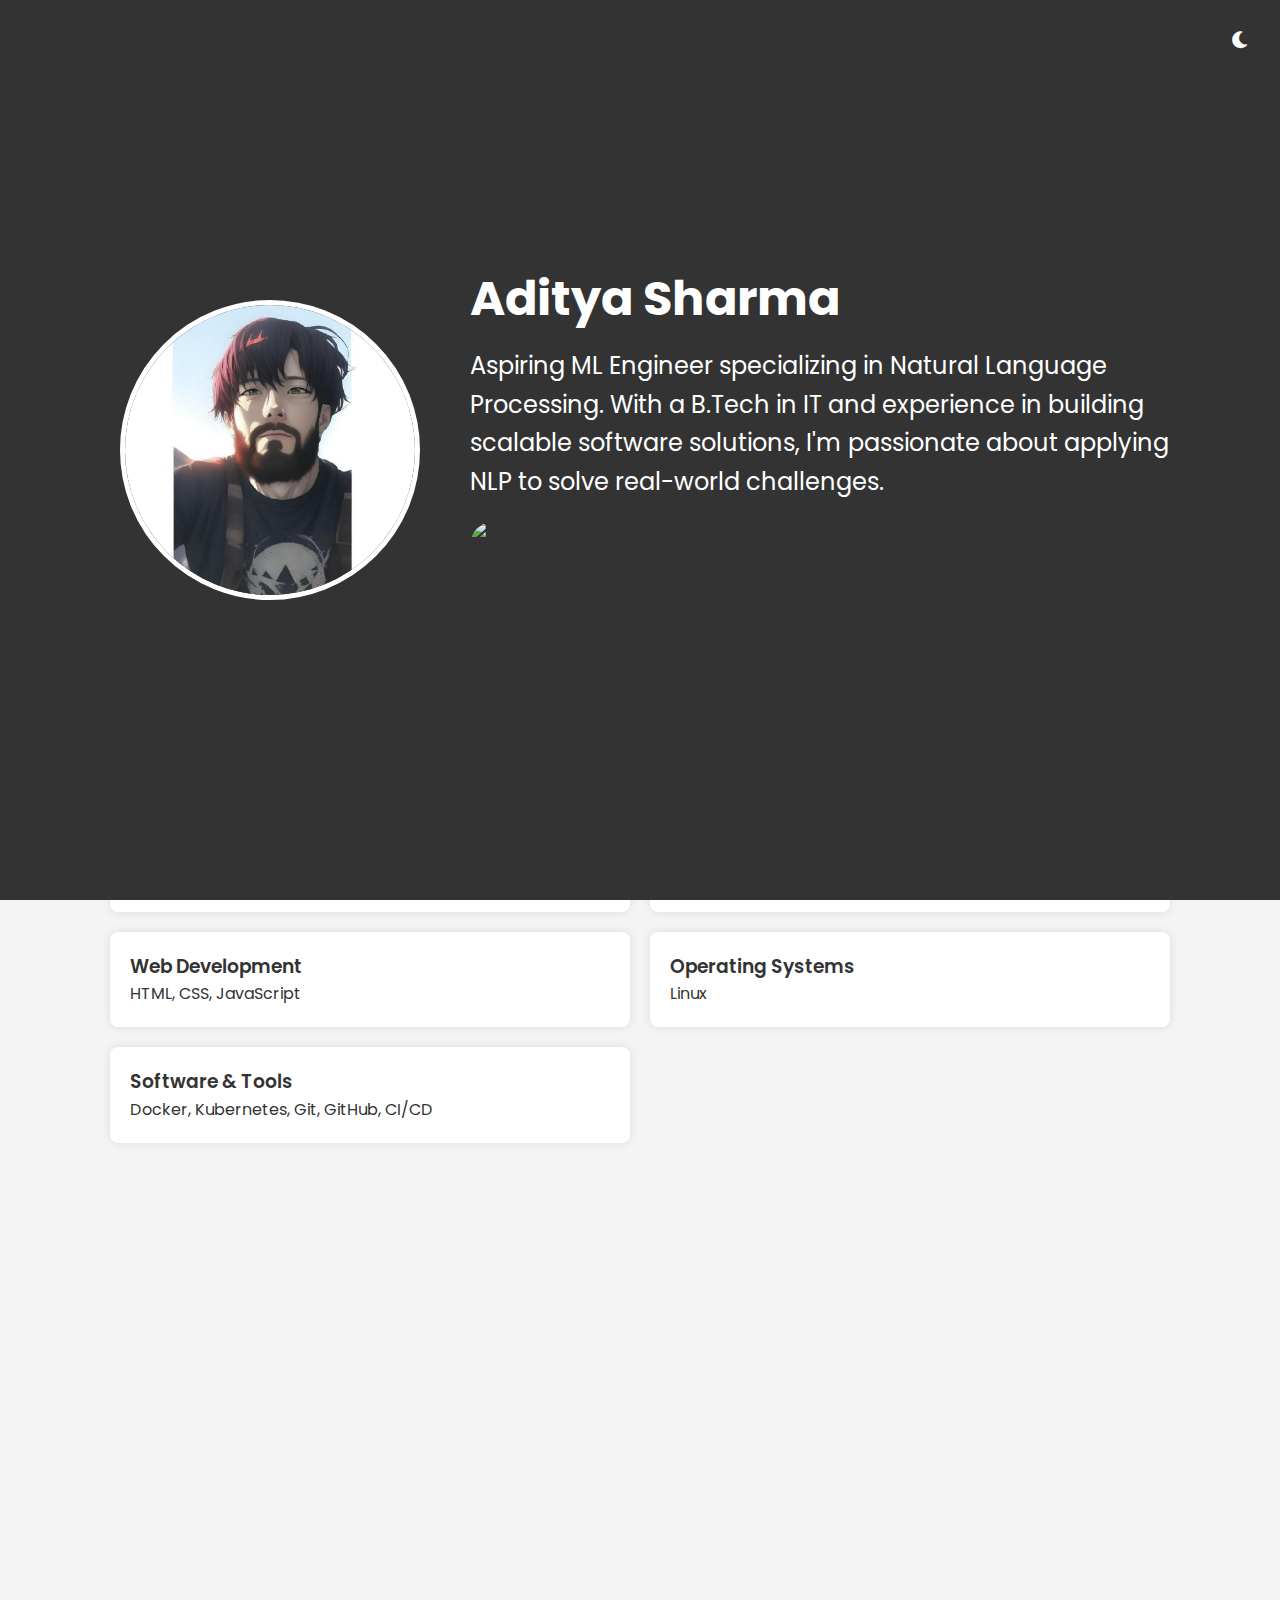
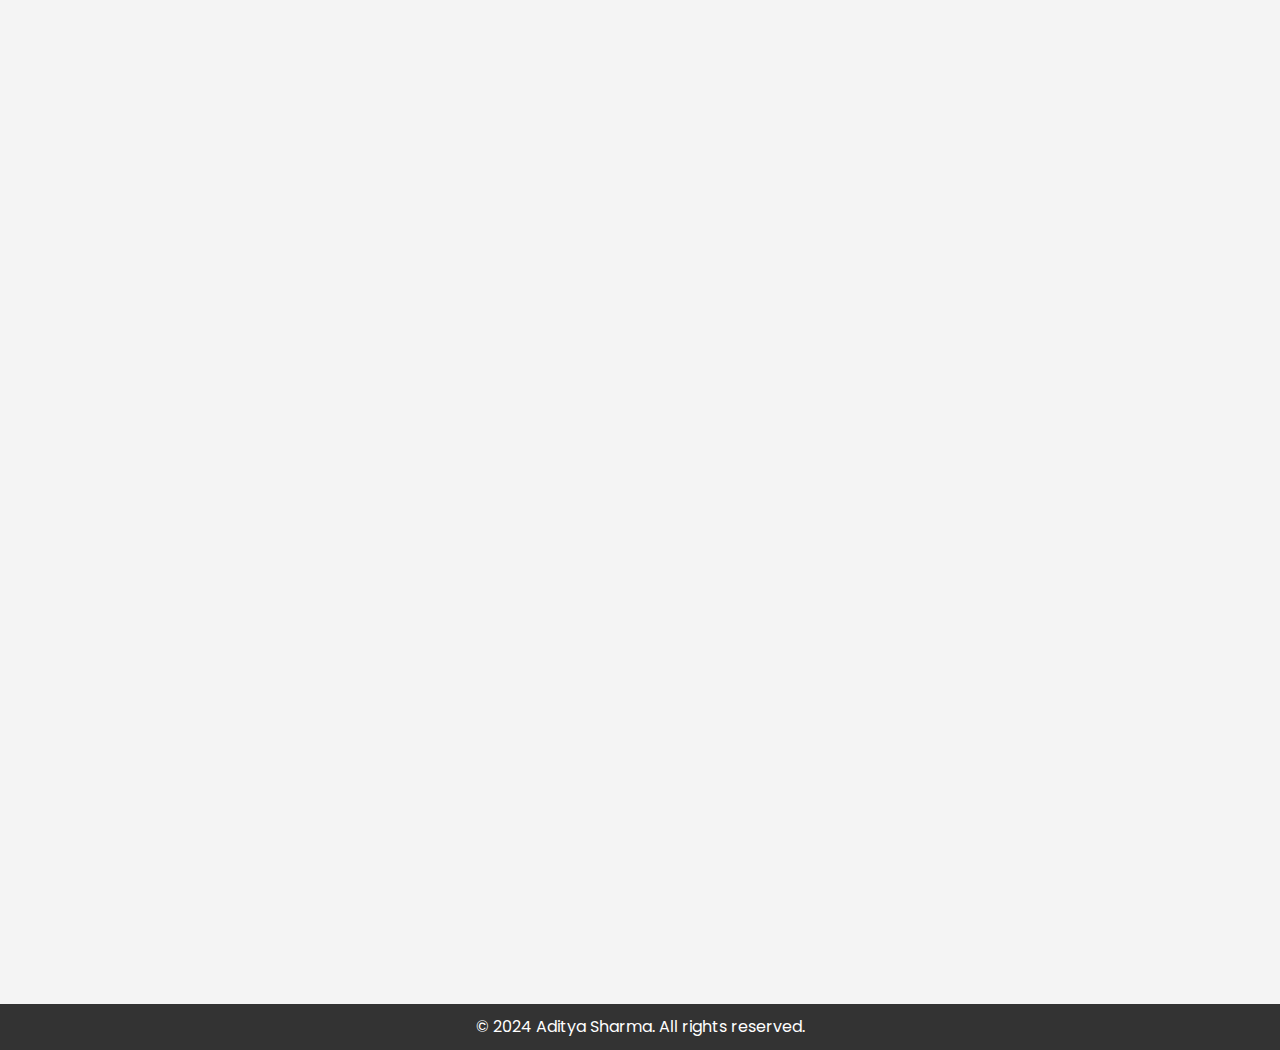
==== index.html @ 711e2a36 "." ====
<!DOCTYPE html>
<html lang="en">

<head>
    <meta charset="UTF-8">
    <meta name="viewport" content="width=device-width, initial-scale=1.0">
    <title>Aditya Sharma - Portfolio</title>
    <link rel="canonical" href="https://imAdityaSharma.github.io" />
    <link href="https://fonts.googleapis.com/css2?family=Poppins:wght@300;400;600&display=swap" rel="stylesheet">
    <link rel="stylesheet" href="https://cdnjs.cloudflare.com/ajax/libs/font-awesome/6.0.0-beta3/css/all.min.css">
    <link rel="stylesheet" href="styles.css">
    <script async src="https://pagead2.googlesyndication.com/pagead/js/adsbygoogle.js?client=ca-pub-9577733523183566"
     crossorigin="anonymous"></script>
     <meta name="google-site-verification" content="sPG7XAvvlWTetQWJN4WgwhayeXj8b6rmd3Qfef0D7UI" />
     <meta name="google-adsense-account" content="ca-pub-9577733523183566">
     <!-- <script async custom-element="amp-ad" src="https://cdn.ampproject.org/v0/amp-ad-0.1.js"></script> -->
</head>

<body>
    <button class="dark-mode-toggle" onclick="toggleDarkMode()">
         <i class="fas fa-moon"></i><!-- Icon for dark mode -->
    </button>
    <div id="intro" class="intro">
        <div class="intro-container">
            <div class="intro-profile">
                <img src="dp.jpg" alt="Aditya Sharma">
            </div>
            <div class="intro-text">
                <h1>Aditya Sharma</h1>
                <p>Aspiring ML Engineer specializing in Natural Language Processing. With a B.Tech in IT and experience in building scalable software solutions, I'm passionate about applying NLP to solve real-world challenges.</p>
                <a href="#header" >
                <img width="50" class="intro-button" height="50" src="https://img.icons8.com/ios/50/circled-chevron-right--v1.png" alt="circled-chevron-right--v1"/>
                </a>
            </div>
        </div>
    </div>

    <header id="header">
        <div class="container">
            <h1>Aditya Sharma</h1>
            <p>Aspiring ML Engineer | Focused on NLP</p>
          </div>
        </header>
        
        
        
    <section id="about" class="about">
      <div class="container">
        <h2>About Me</h2>
        <p>I’m Aditya Sharma, an aspiring ML Engineer with a strong focus on Natural Language Processing (NLP). I hold a B.Tech in Information Technology and have experience in developing scalable software solutions and implementing machine learning models to solve complex business problems. My current passion lies in NLP and its applications in real-world scenarios.</p>
      </div>
    </section>
    
    <section id="skills" class="skills">
      <div class="container">
        <h2>Skills</h2>
        <div class="skills-grid">
          <div class="skill">
            <h3>Programming & Scripting</h3>
            <p>Python, C/C++, bash, SQL, JavaScript</p>
          </div>
          <div class="skill">
                    <h3>Frameworks & Libraries</h3>
                    <p>TensorFlow, PyTorch, Flask, Django, scikit-learn, Pandas, NumPy, Selenium, OpenCV</p>
                  </div>
                <div class="skill">
                  <h3>Databases</h3>
                    <p>SQL (PostgreSQL, MySQL), NoSQL (MongoDB, Redis), Data Warehousing (Redshift, Azure Synapse)</p>
                </div>
                <div class="skill">
                    <h3>Cloud Technologies</h3>
                    <p>Microsoft Azure, Amazon Web Services, Google Cloud</p>
                  </div>
                  <div class="skill">
                    <h3>Data Visualization</h3>
                    <p>Power BI, Tableau, Matplotlib, Seaborn</p>
                  </div>
                  <div class="skill">
                    <h3>Machine Learning</h3>
                    <p>Supervised Learning, NLP, Deep Learning, Computer Vision</p>
                  </div>
                  <div class="skill">
                    <h3>Web Development</h3>
                    <p>HTML, CSS, JavaScript</p>
                  </div>
                <div class="skill">
                  <h3>Operating Systems</h3>
                  <p>Linux</p>
                </div>
                <div class="skill">
                  <h3>Software & Tools</h3>
                    <p>Docker, Kubernetes, Git, GitHub, CI/CD</p>
                  </div>
                </div>
        </div>
    </section>
    
    <section id="experience" class="experience">
        <div class="container">
            <h2>Experience</h2>
            <div class="experience-item">
              <h3>Associate Engineer, ATCS - A Nagarro Company</h3>
                <span>July 2022 - Oct 2023, Jaipur, India</span>
                <!-- <p>work info </p> -->
              </div>
              <div class="experience-item">
                <h3>Data Science Intern, ATCS - A Nagarro Company</h3>
                <span>Jan 2022 - July 2022, Jaipur, India</span>
                <!-- <p>work info </p> -->
              </div>
            </div>
          </section>
          
          <section id="projects" class="projects">
            <div class="container">
              <h2>Projects</h2>
              <div class="project-item">
                <h3>PyCrawler</h3>
                <p>Developed a robust Python-based web crawler leveraging requests, BeautifulSoup, NLTK, asyncio, and sqlite3 to efficiently index web pages. Ensured scalability and reliability through comprehensive testing and performance tuning.</p>
                <a href="https://github.com/imAdityaSharma/pyCrawler" target="_blank">View on GitHub</a>
              </div>
              <div class="project-item">
                <h3>Quora Duplicate Question Detection</h3>
                <p>Developed and trained an NLP model to detect duplicate questions with 75% accuracy using a Random Forest classifier. Utilized text preprocessing, feature extraction, and hyperparameter tuning to enhance performance.</p>
                <a href="https://github.com/imAdityaSharma/Quora-Duplicate-Questions-kaggle-" target="_blank">View on GitHub</a>
              </div>
            </div>
    </section>
    
    <section id="github-stats" class="github-stats">
      <div class="container">
            <h2>GitHub Stats</h2>
            <img src="https://github-readme-stats.vercel.app/api?username=imAdityaSharma&show_icons=true&theme=radical" alt="GitHub Stats">
            <img src="https://github-readme-stats.vercel.app/api/top-langs/?username=imAdityaSharma&layout=compact&theme=radical" alt="Top Languages">
        </div>
      </section>

      <section id="contact" class="contact">
        <div class="container">
          <h2>Contact</h2>
          <p>Reach out to me</p><br>
          <a href="mailto:adityambha@outlook.com" class="contact-button">Outlook Email</a>
            <a href="https://www.linkedin.com/in/aditya-sharma-95136716a"  class="contact-button" target="_blank">LinkedIn</a>
            <a href="https://github.com/imAdityaSharma"  class="contact-button" target="_blank">GitHub</a>
            <a href="assets/RESUME__Adi.pdf" class="contact-button" download="Resume_Aditya_Sharma.pdf">
              My Resume <!--  <img width="30" height="20" src="https://img.icons8.com/ios-glyphs/30/download--v1.png" alt="Download Resume"/> -->
            </a>
        </div>
      </section>
      
      <footer>
        <div class="container">
          <p>&copy; 2024 Aditya Sharma. All rights reserved.</p>
        </div>
      </footer>
      <script async src="https://pagead2.googlesyndication.com/pagead/js/adsbygoogle.js?client=ca-pub-9577733523183566"
     crossorigin="anonymous"></script>
<!-- b1 -->
<ins class="adsbygoogle"
     style="display:block"
     data-ad-client="ca-pub-9577733523183566"
     data-ad-slot="3234818485"
     data-ad-format="auto"
     data-full-width-responsive="true"></ins>
<script>
     (adsbygoogle = window.adsbygoogle || []).push({});
</script>

      <script src="animation.js"></script>
    </body>
    
    </html>
---- styles.css ----
/* Global Styles */
* {
    margin: 0;
    padding: 0;
    box-sizing: border-box;
    font-family: 'Poppins', sans-serif;
}

body {
    background-color: #f4f4f4;
    color: #333;
    line-height: 1.6;
    transition: background-color 0.3s, color 0.3s;
}

/* Dark Mode Styles */
body.dark-mode {
    background-color: #121212;
    color: #e0e0e0;
}

/* Full-Screen Intro */
.intro {
    position: fixed;
    top: 0;
    left: 0;
    width: 100%;
    height: 100vh;
    background: #333;
    color: #fff;
    display: flex;
    align-items: center;
    justify-content: center;
    z-index: 9999; /* Ensure it stays on top */
    transition: opacity 1s ease-out;
}

.intro-container {
    display: flex;
    align-items: center;
    justify-content: center;
    width: 90%;
    max-width: 1100px;
    margin: auto; /* Center container */
}

.intro-profile {
    flex: 1;
    display: flex;
    justify-content: center;
    align-items: center;
    transition: transform 0.3s ease;
    width: 400px; /* Adjust size as needed */
    height: 400px; /* Adjust size as needed */
    border-radius: 0%; /* Keeps the image in a circular shape */
    /* object-fit: scale-down; Ensures the image covers the circle without distortion */
    border: 5px solid inherit;
}

.intro-profile img {
    width: 300px;
    height: 300px;
    border-radius: 50%; /* Create a squircle effect */
    object-fit: cover;
    border: 5px solid #fff;
}
.intro-profile:hover{
    transform: scale(1.2);
}
.intro-text {
    flex: 2;
    text-align: left;
    margin-left: 20px;
}

.intro-text h1 {
    font-size: 3rem;
    margin-bottom: 10px;
}

.intro-text p {
    font-size: 1.5rem;
    margin-bottom: 20px;
}

.intro-button {
    transition: transform 0.3s ease, background 0.3s ease, color 0.3s ease; /* Combined transitions */
    background: inherit;
    color: #333;
    border-radius: 50%;
    text-decoration: none;
    font-weight: bold;
    display: inline-block; /* Ensure the transform applies correctly */
}

.intro-button:hover {
    background: inherit;
    color: #000;
    transform: scale(1.2); /* Magnify by 20% */
}

/* Header */
header {
    background: #333;
    color: #fff;
    padding: 20px 0;
    text-align: center;
    transition: background 0.3s, color 0.3s;
}

header h1 {
    margin-bottom: 10px;
    font-size: 2.5rem;
}

header p {
    font-size: 1.2rem;
}

.social-links a {
    color: #fff;
    margin: 0 10px;
    text-decoration: none;
    font-size: 1rem;
}

.social-links a:hover {
    text-decoration: underline;
}

/* Sections */
section {
    opacity: 0;
    transform: translateY(50px);
    transition: opacity 0.6s ease-out, transform 0.6s ease-out;
    padding: 40px 0;
}

section.visible {
    opacity: 1;
    transform: translateY(0);
}

.container {
    width: 100%;
    max-width: 1100px;
    margin: 0 auto;
    padding: 0 20px;
}

section > div {
    width: 100%;
    max-width: 1000px; /* Ensure sections do not exceed this width */
    padding: 0 20px;
}

/* Consistent Section Headings */
section h2 {
    font-size: 2rem;
    font-weight: 600;
    margin-bottom: 20px;
    text-align: center;
    color: inherit; /* Inherit color from parent */
}

/* About Section */
.about p {
    font-size: 1.1rem;
    line-height: 1.8;
}

/* Skills Section */
.skills h3, .experience h3, .projects h3 {
    font-weight: 600;
}

.skills-grid {
    display: grid;
    grid-template-columns: repeat(2, 1fr);
    gap: 20px;
}

.skills .skill {
    background: #fff;
    padding: 20px;
    border-radius: 8px;
    box-shadow: 0 0 10px rgba(0, 0, 0, 0.1);
}

body.dark-mode .skills .skill {
    background: #333;
    color: #e0e0e0;
}

/* Experience and Projects Items */
.experience-item, .project-item {
    background: #fff;
    padding: 20px;
    border-radius: 8px;
    box-shadow: 0 0 10px rgba(0, 0, 0, 0.1);
    margin-bottom: 40px; /* Increased margin to ensure spacing */
    width: 100%;
    max-width: 1000px; /* Ensure items do not exceed this width */
}

body.dark-mode .experience-item, 
body.dark-mode .project-item {
    background: #333;
    color: #e0e0e0;
}

/* Ensure no adjacent items in Experience and Projects sections */
.experience .container, .projects .container {
    display: flex;
    flex-direction: column;
    align-items: center;
}

/* Contact Button */
.contact-button {
    display: inline-block;
    background: #333; /* Dark background for contrast */
    color: #fff; /* White text for readability */
    padding: 10px 20px; /* Proper padding for button look */
    border-radius: 5px; /* Slightly rounded corners */
    text-decoration: none; /* Remove underline */
    transition: background 0.3s ease, transform 0.3s ease; /* Smooth transitions */
    margin: 5px; /* Space between buttons */
}

.contact-button:hover {
    background: #555; /* Slightly lighter background on hover */
    transform: scale(1.05); /* Slightly increase size on hover */
}

/* Footer */
footer {
    background: #333;
    color: #fff;
    padding: 10px 0;
    text-align: center;
    margin-top: 40px;
}

/* Dark Mode Toggle Button */
.dark-mode-toggle {
    position: fixed;
    top: 20px;
    right: 20px;
    background: #333;
    color: #fff;
    border: none;
    padding: 10px;
    border-radius: 50%;
    cursor: pointer;
    font-size: 1.5rem; /* Adjust size as needed */
    z-index: 10000; /* Ensure it's above other elements */
    display: flex;
    align-items: center;
    justify-content: center;
    transition: transform 0.3s ease;
}

.dark-mode-toggle:hover {
    background: #555;
    transform: scale(1.2);
}
.dark-mode-toggle i {
    transition: transform 0.3s ease;
    font-size: 1.2rem; /* Adjust size as needed */
}

/* Responsive Design */
@media (max-width: 768px) {
    .skills-grid {
        grid-template-columns: 1fr;
    }

    .intro-container {
        flex-direction: column;
        align-items: center;
        text-align: center;
    }

    .intro-profile {
        margin-bottom: 20px;
    }

    .intro-text {
        margin-left: 0;
    }

    .experience .container, .projects .container {
        align-items: stretch; /* Ensure items use full width on small screens */
    }

    .experience-item, .project-item {
        max-width: 100%;
    }
}
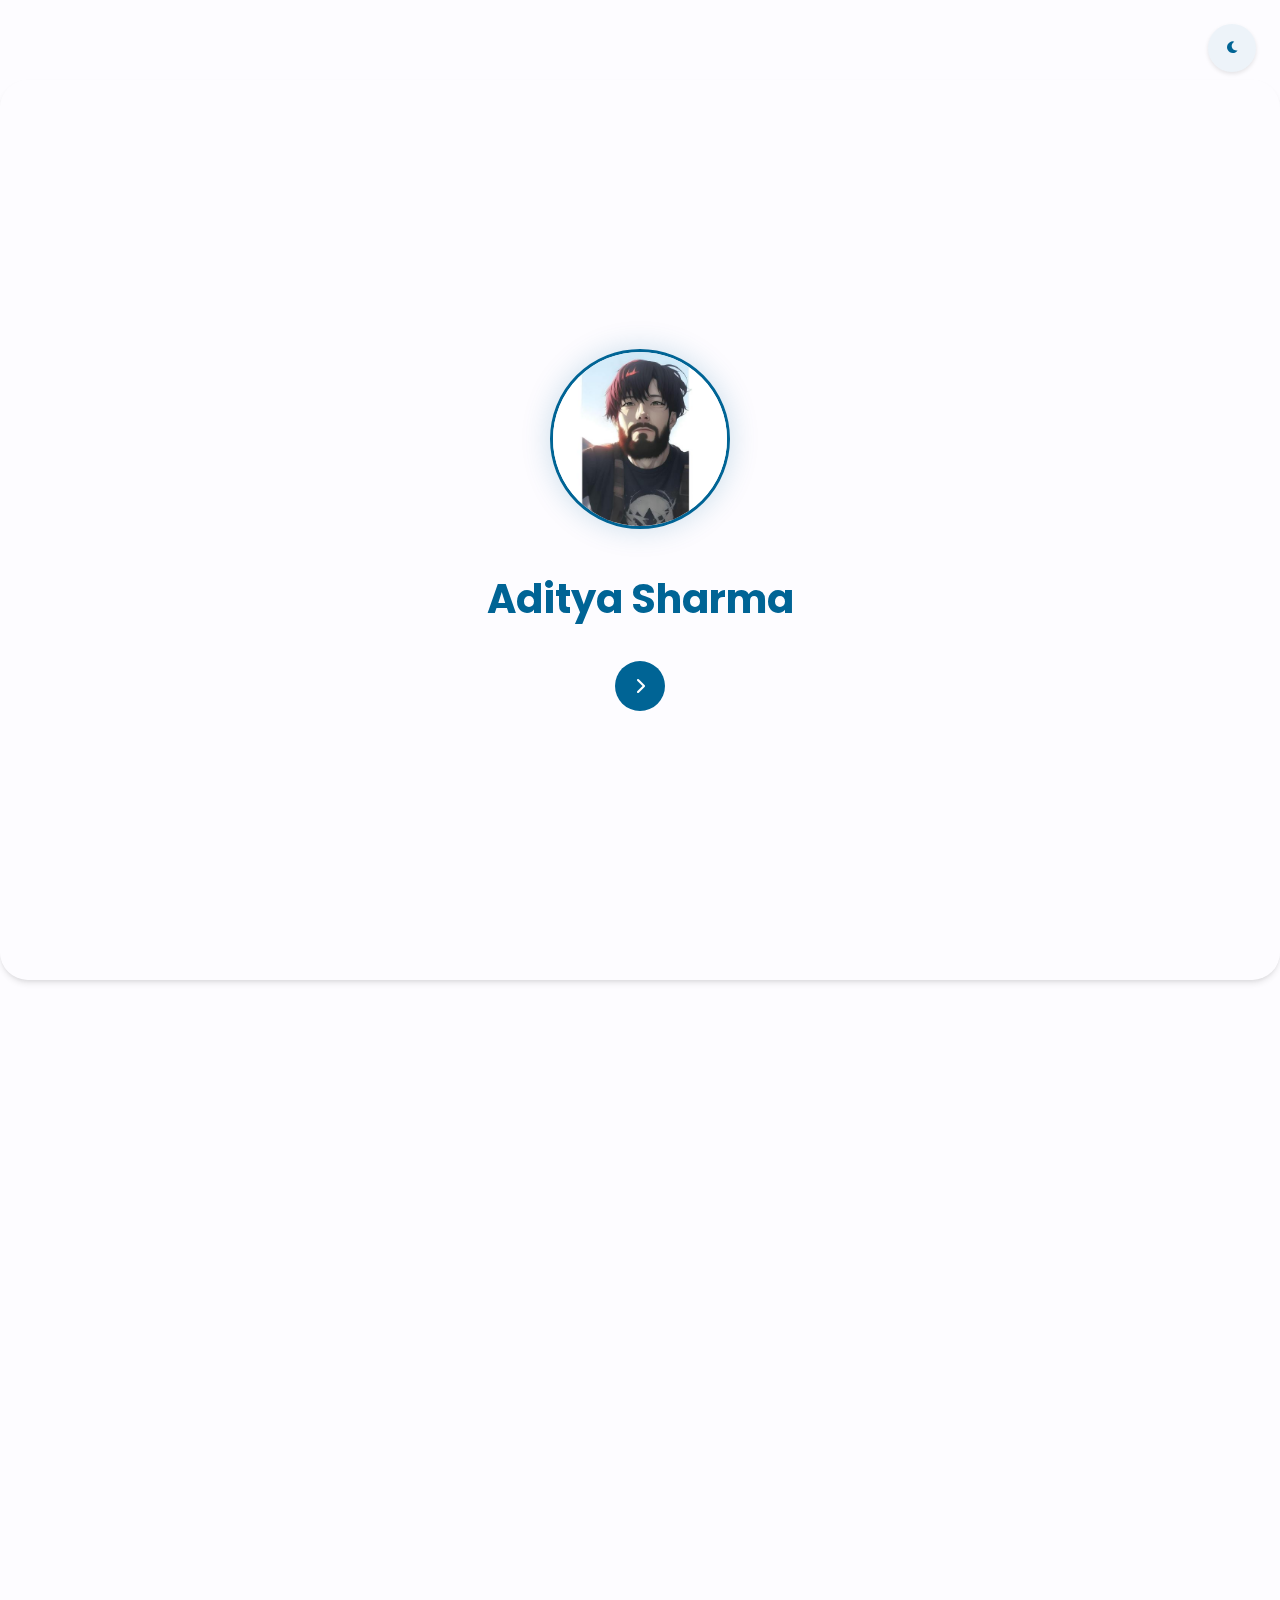
==== commit c8f89fe1: "nice" ====
--- a/index.html
+++ b/index.html
@@ -5,6 +5,7 @@
     <meta charset="UTF-8">
     <meta name="viewport" content="width=device-width, initial-scale=1.0">
     <title>Aditya Sharma - Portfolio</title>
+    
     <link rel="canonical" href="https://imAdityaSharma.github.io" />
     <link href="https://fonts.googleapis.com/css2?family=Poppins:wght@300;400;600&display=swap" rel="stylesheet">
     <link rel="stylesheet" href="https://cdnjs.cloudflare.com/ajax/libs/font-awesome/6.0.0-beta3/css/all.min.css">
@@ -14,160 +15,390 @@
      <meta name="google-site-verification" content="sPG7XAvvlWTetQWJN4WgwhayeXj8b6rmd3Qfef0D7UI" />
      <meta name="google-adsense-account" content="ca-pub-9577733523183566">
      <!-- <script async custom-element="amp-ad" src="https://cdn.ampproject.org/v0/amp-ad-0.1.js"></script> -->
+    <meta name="theme-color" content="#2196F3">
+    <link rel="preconnect" href="https://fonts.gstatic.com">
+    <script src="https://cdnjs.cloudflare.com/ajax/libs/three.js/r128/three.min.js"></script>
+    <script src="background.js" defer></script>
 </head>
 
 <body>
+    <canvas id="bg-canvas"></canvas>
     <button class="dark-mode-toggle" onclick="toggleDarkMode()">
-         <i class="fas fa-moon"></i><!-- Icon for dark mode -->
+         <i class="fas fa-moon"></i>
     </button>
-    <div id="intro" class="intro">
+
+    <!-- Landing Page -->
+    <section id="intro" class="intro">
         <div class="intro-container">
-            <div class="intro-profile">
-                <img src="dp.jpg" alt="Aditya Sharma">
-            </div>
-            <div class="intro-text">
+            <div class="intro-content">
+                <div class="intro-profile">
+                    <img src="dp.jpg" alt="Aditya Sharma">
+                </div>
                 <h1>Aditya Sharma</h1>
-                <p>Aspiring ML Engineer specializing in Natural Language Processing. With a B.Tech in IT and experience in building scalable software solutions, I'm passionate about applying NLP to solve real-world challenges.</p>
-                <a href="#header" >
-                <img width="50" class="intro-button" height="50" src="https://img.icons8.com/ios/50/circled-chevron-right--v1.png" alt="circled-chevron-right--v1"/>
+                <a href="#main-content" class="scroll-button">
+                    <i class="fas fa-chevron-right"></i>
                 </a>
             </div>
-        </div>
-    </div>
-
-    <header id="header">
-        <div class="container">
-            <h1>Aditya Sharma</h1>
-            <p>Aspiring ML Engineer | Focused on NLP</p>
-          </div>
-        </header>
-        
-        
-        
-    <section id="about" class="about">
-      <div class="container">
-        <h2>About Me</h2>
-        <p>I’m Aditya Sharma, an aspiring ML Engineer with a strong focus on Natural Language Processing (NLP). I hold a B.Tech in Information Technology and have experience in developing scalable software solutions and implementing machine learning models to solve complex business problems. My current passion lies in NLP and its applications in real-world scenarios.</p>
-      </div>
-    </section>
-    
-    <section id="skills" class="skills">
-      <div class="container">
-        <h2>Skills</h2>
-        <div class="skills-grid">
-          <div class="skill">
-            <h3>Programming & Scripting</h3>
-            <p>Python, C/C++, bash, SQL, JavaScript</p>
-          </div>
-          <div class="skill">
-                    <h3>Frameworks & Libraries</h3>
-                    <p>TensorFlow, PyTorch, Flask, Django, scikit-learn, Pandas, NumPy, Selenium, OpenCV</p>
-                  </div>
-                <div class="skill">
-                  <h3>Databases</h3>
-                    <p>SQL (PostgreSQL, MySQL), NoSQL (MongoDB, Redis), Data Warehousing (Redshift, Azure Synapse)</p>
-                </div>
-                <div class="skill">
-                    <h3>Cloud Technologies</h3>
-                    <p>Microsoft Azure, Amazon Web Services, Google Cloud</p>
-                  </div>
-                  <div class="skill">
-                    <h3>Data Visualization</h3>
-                    <p>Power BI, Tableau, Matplotlib, Seaborn</p>
-                  </div>
-                  <div class="skill">
-                    <h3>Machine Learning</h3>
-                    <p>Supervised Learning, NLP, Deep Learning, Computer Vision</p>
-                  </div>
-                  <div class="skill">
-                    <h3>Web Development</h3>
-                    <p>HTML, CSS, JavaScript</p>
-                  </div>
-                <div class="skill">
-                  <h3>Operating Systems</h3>
-                  <p>Linux</p>
-                </div>
-                <div class="skill">
-                  <h3>Software & Tools</h3>
-                    <p>Docker, Kubernetes, Git, GitHub, CI/CD</p>
-                  </div>
-                </div>
         </div>
     </section>
-    
-    <section id="experience" class="experience">
-        <div class="container">
-            <h2>Experience</h2>
-            <div class="experience-item">
-              <h3>Associate Engineer, ATCS - A Nagarro Company</h3>
-                <span>July 2022 - Oct 2023, Jaipur, India</span>
-                <!-- <p>work info </p> -->
-              </div>
-              <div class="experience-item">
-                <h3>Data Science Intern, ATCS - A Nagarro Company</h3>
-                <span>Jan 2022 - July 2022, Jaipur, India</span>
-                <!-- <p>work info </p> -->
-              </div>
+
+    <!-- Main Content Container -->
+    <div id="main-content" class="main-content">
+        <!-- Header Section -->
+        <section id="header" class="header">
+            <div class="container">
+                <h1>Aditya Sharma</h1>
+                <p class="typing-text">Aspiring ML Engineer | Focused on NLP</p>
+            </div>
+        </section>
+
+        <section id="about" class="about">
+            <div class="container">
+                <h2>About Me</h2>
+                <p>I'm a Machine Learning Engineer with expertise in AI/ML solutions and data engineering. Currently working on healthcare AI solutions and GenAI applications, with a strong background in cloud technologies and data processing.</p>
+            </div>
+        </section>
+        
+        <!-- Skills Section -->
+        <section id="skills" class="skills">
+            <div class="container">
+                <h2>Technical Skills</h2>
+                <div class="skills-categories">
+                    <div class="skill-category">
+                        <h3>Programming & Scripting</h3>
+                        <div class="skills-grid">
+                            <div class="skill-card">
+                                <i class="fab fa-python"></i>
+                                <h4>Python</h4>
+                                <div class="skill-level">Advanced</div>
+                            </div>
+                            <div class="skill-card">
+                                <i class="fas fa-terminal"></i>
+                                <h4>Bash</h4>
+                                <div class="skill-level">Intermediate</div>
+                            </div>
+                        </div>
+                    </div>
+
+                    <div class="skill-category">
+                        <h3>Frameworks & Libraries</h3>
+                        <div class="skills-grid">
+                            <div class="skill-card">
+                                <i class="fas fa-fire"></i>
+                                <h4>PySpark</h4>
+                                <div class="skill-level">Advanced</div>
+                            </div>
+                            <div class="skill-card">
+                                <i class="fas fa-server"></i>
+                                <h4>Flask</h4>
+                                <div class="skill-level">Intermediate</div>
+                            </div>
+                            <div class="skill-card">
+                                <i class="fas fa-brain"></i>
+                                <h4>Scikit-learn</h4>
+                                <div class="skill-level">Advanced</div>
+                            </div>
+                            <div class="skill-card">
+                                <i class="fas fa-cube"></i>
+                                <h4>NumPy</h4>
+                                <div class="skill-level">Advanced</div>
+                            </div>
+                            <div class="skill-card">
+                                <i class="fas fa-table"></i>
+                                <h4>Pandas</h4>
+                                <div class="skill-level">Advanced</div>
+                            </div>
+                        </div>
+                    </div>
+
+                    <div class="skill-category">
+                        <h3>Data Visualization</h3>
+                        <div class="skills-grid">
+                            <div class="skill-card">
+                                <i class="fas fa-chart-bar"></i>
+                                <h4>Power BI</h4>
+                                <div class="skill-level">Advanced</div>
+                            </div>
+                            <div class="skill-card">
+                                <i class="fas fa-chart-line"></i>
+                                <h4>Matplotlib</h4>
+                                <div class="skill-level">Advanced</div>
+                            </div>
+                            <div class="skill-card">
+                                <i class="fas fa-chart-area"></i>
+                                <h4>Seaborn</h4>
+                                <div class="skill-level">Advanced</div>
+                            </div>
+                        </div>
+                    </div>
+
+                    <div class="skill-category">
+                        <h3>Machine Learning</h3>
+                        <div class="skills-grid">
+                            <div class="skill-card">
+                                <i class="fas fa-robot"></i>
+                                <h4>Supervised Learning</h4>
+                                <div class="skill-level">Advanced</div>
+                            </div>
+                            <div class="skill-card">
+                                <i class="fas fa-chart-pie"></i>
+                                <h4>Statistical Modeling</h4>
+                                <div class="skill-level">Advanced</div>
+                            </div>
+                            <div class="skill-card">
+                                <i class="fas fa-tools"></i>
+                                <h4>Feature Engineering</h4>
+                                <div class="skill-level">Advanced</div>
+                            </div>
+                            <div class="skill-card">
+                                <i class="fas fa-check-circle"></i>
+                                <h4>Model Evaluation</h4>
+                                <div class="skill-level">Advanced</div>
+                            </div>
+                            <div class="skill-card">
+                                <i class="fas fa-sliders-h"></i>
+                                <h4>Hyperparameter Tuning</h4>
+                                <div class="skill-level">Advanced</div>
+                            </div>
+                            <div class="skill-card">
+                                <i class="fas fa-language"></i>
+                                <h4>NLP</h4>
+                                <div class="skill-level">Advanced</div>
+                            </div>
+                        </div>
+                    </div>
+
+                    <div class="skill-category">
+                        <h3>Cloud & Databases</h3>
+                        <div class="skills-grid">
+                            <div class="skill-card">
+                                <i class="fab fa-microsoft"></i>
+                                <h4>Azure Data Lake</h4>
+                                <div class="skill-level">Advanced</div>
+                            </div>
+                            <div class="skill-card">
+                                <i class="fas fa-industry"></i>
+                                <h4>Azure Data Factory</h4>
+                                <div class="skill-level">Advanced</div>
+                            </div>
+                            <div class="skill-card">
+                                <i class="fas fa-bolt"></i>
+                                <h4>Azure DataBricks</h4>
+                                <div class="skill-level">Advanced</div>
+                            </div>
+                            <div class="skill-card">
+                                <i class="fas fa-database"></i>
+                                <h4>PostgreSQL</h4>
+                                <div class="skill-level">Advanced</div>
+                            </div>
+                        </div>
+                    </div>
+
+                    <div class="skill-category">
+                        <h3>DevOps & Version Control</h3>
+                        <div class="skills-grid">
+                            <div class="skill-card">
+                                <i class="fab fa-docker"></i>
+                                <h4>Docker</h4>
+                                <div class="skill-level">Intermediate</div>
+                            </div>
+                            <div class="skill-card">
+                                <i class="fab fa-git-alt"></i>
+                                <h4>Git</h4>
+                                <div class="skill-level">Advanced</div>
+                            </div>
+                            <div class="skill-card">
+                                <i class="fab fa-github"></i>
+                                <h4>GitHub</h4>
+                                <div class="skill-level">Advanced</div>
+                            </div>
+                        </div>
+                    </div>
+                </div>
+            </div>
+        </section>
+        
+        <!-- Experience Section -->
+        <section id="experience" class="experience">
+            <div class="container">
+                <h2>Experience</h2>
+                <div class="timeline">
+                    <div class="timeline-item">
+                        <div class="timeline-dot"></div>
+                        <div class="timeline-content">
+                            <div class="timeline-header">
+                                <h3>Project-Based Professional</h3>
+                                <span class="date">Oct 2024 - Present</span>
+                            </div>
+                            <h4>MAXRay - AI agent for XRay Image Recognition</h4>
+                            <ul class="timeline-details">
+                                <li>Conducting R&D for ISO13485, ISO26262 compliant healthcare solution</li>
+                                <li>Designing scalable cloud infrastructure</li>
+                                <li>Developing proprietary AI agent for image recognition</li>
+                            </ul>
+                        </div>
+                    </div>
+
+                    <div class="timeline-item">
+                        <div class="timeline-dot"></div>
+                        <div class="timeline-content">
+                            <div class="timeline-header">
+                                <h3>Project-Based Professional</h3>
+                                <span class="date">Feb 2024 - July 2024</span>
+                            </div>
+                            <h4>GenAI based Translation and Summarization Tool</h4>
+                            <ul class="timeline-details">
+                                <li>Developed LangChain-based RAG Application with Fine-tuned LLaMA3.1 Model</li>
+                                <li>Integrated LLM model into LangChain for advanced NLP tasks</li>
+                                <li>Optimized application for local deployment</li>
+                            </ul>
+                        </div>
+                    </div>
+
+                    <div class="timeline-item">
+                        <div class="timeline-dot"></div>
+                        <div class="timeline-content">
+                            <div class="timeline-header">
+                                <h3>Associate Engineer, ATCS - A Nagarro Company</h3>
+                                <span class="date">July 2022 - Oct 2023</span>
+                            </div>
+                            <ul class="timeline-details">
+                                <li>Developed & optimized ETL pipelines using Azure Data Factory, PySpark, and PostgreSQL</li>
+                                <li>Worked on Azure Synapse & DataBricks for data transformation and analysis</li>
+                                <li>Implemented secure, privacy-compliant APIs</li>
+                            </ul>
+                        </div>
+                    </div>
+
+                    <div class="timeline-item">
+                        <div class="timeline-dot"></div>
+                        <div class="timeline-content">
+                            <div class="timeline-header">
+                                <h3>Data Science Intern, ATCS - A Nagarro Company</h3>
+                                <span class="date">Jan 2022 - July 2022</span>
+                            </div>
+                            <ul class="timeline-details">
+                                <li>Contributed to data engineering projects for pricing strategy optimization</li>
+                                <li>Created data marts through source integration</li>
+                                <li>Performed statistical analysis on large datasets</li>
+                            </ul>
+                        </div>
+                    </div>
+                </div>
+            </div>
+        </section>
+        
+        <!-- Projects Section -->
+        <section id="projects" class="projects">
+            <div class="container">
+                <h2>Featured Projects</h2>
+                <div class="projects-grid">
+                    <div class="project-card">
+                        <div class="project-content">
+                            <h3>GST Analytics</h3>
+                            <p>ML model using XGBoost and Deep Reinforcement Learning for Imbalanced Classification</p>
+                            <div class="project-tech">
+                                <span>XGBoost</span>
+                                <span>Deep RL</span>
+                                <span>Python</span>
+                            </div>
+                        </div>
+                        <div class="project-links">
+                            <a href="#" class="project-link"><i class="fab fa-github"></i></a>
+                            <a href="#" class="project-link"><i class="fas fa-external-link-alt"></i></a>
+                        </div>
+                    </div>
+
+                    <div class="project-card">
+                        <div class="project-content">
+                            <h3>Quora Duplicate Question Detection</h3>
+                            <p>Developed and trained an NLP model achieving 75% accuracy using Random Forest classifier. Implemented with FastAPI backend and deployed using Docker and Kubernetes. Enhanced performance through text preprocessing, feature extraction, and hyperparameter tuning.</p>
+                            <div class="project-tech">
+                                <span>Python</span>
+                                <span>NLP</span>
+                                <span>Docker</span>
+                            </div>
+                        </div>
+                        <div class="project-links">
+                            <a href="#" class="project-link"><i class="fab fa-github"></i></a>
+                            <a href="#" class="project-link"><i class="fas fa-external-link-alt"></i></a>
+                        </div>
+                    </div>
+                </div>
+            </div>
+        </section>
+        
+        <section id="education" class="education">
+            <div class="container">
+                <h2>Education</h2>
+                <div class="education-item">
+                    <h3>B.Tech, Information Technology</h3>
+                    <span class="date">2018-2022</span>
+                    <p>Swami Keshwanand Institute of Technology, Management and Gramothan, Jaipur, Rajasthan</p>
+                </div>
+            </div>
+        </section>
+
+        <section id="github-stats" class="github-stats">
+            <div class="container">
+                <h2>GitHub Activity</h2>
+                <div class="stats-container">
+                    <!-- GitHub Stats Card -->
+                    <div class="github-card">
+                        <img src="https://github-readme-stats.vercel.app/api?username=imAdityaSharma&show_icons=true&theme=tokyonight&hide_border=true&include_all_commits=true&count_private=true" alt="GitHub Stats">
+                    </div>
+                    
+                    <!-- Most Used Languages -->
+                    <div class="github-card">
+                        <img src="https://github-readme-stats.vercel.app/api/top-langs/?username=imAdityaSharma&layout=compact&theme=tokyonight&hide_border=true" alt="Most Used Languages">
+                    </div>
+                    
+                    <!-- GitHub Streak Stats -->
+                    <div class="github-card">
+                        <img src="https://github-readme-streak-stats.herokuapp.com/?user=imAdityaSharma&theme=tokyonight&hide_border=true" alt="GitHub Streak">
+                    </div>
+                </div>
+                
+                <!-- Snake Animation -->
+                <div class="snake-container">
+                    <img src="https://raw.githubusercontent.com/imAdityaSharma/imAdityaSharma/output/github-contribution-grid-snake-dark.svg" alt="Snake animation">
+                </div>
+            </div>
+        </section>
+
+        <section id="contact" class="contact">
+            <div class="container">
+              <h2>Contact</h2>
+              <p>Reach out to me</p><br>
+              <a href="mailto:adityambha@outlook.com" class="contact-button">Outlook Email</a>
+              <a href="https://www.linkedin.com/in/imadityasharma/"  class="contact-button" target="_blank">LinkedIn</a>
+              <a href="https://github.com/imAdityaSharma"  class="contact-button" target="_blank">GitHub</a>
+              <a href="assets/RESUME__Adi.pdf" class="contact-button" download="Resume_Aditya_Sharma.pdf">
+                My Resume
+              </a>
             </div>
           </section>
           
-          <section id="projects" class="projects">
-            <div class="container">
-              <h2>Projects</h2>
-              <div class="project-item">
-                <h3>PyCrawler</h3>
-                <p>Developed a robust Python-based web crawler leveraging requests, BeautifulSoup, NLTK, asyncio, and sqlite3 to efficiently index web pages. Ensured scalability and reliability through comprehensive testing and performance tuning.</p>
-                <a href="https://github.com/imAdityaSharma/pyCrawler" target="_blank">View on GitHub</a>
-              </div>
-              <div class="project-item">
-                <h3>Quora Duplicate Question Detection</h3>
-                <p>Developed and trained an NLP model to detect duplicate questions with 75% accuracy using a Random Forest classifier. Utilized text preprocessing, feature extraction, and hyperparameter tuning to enhance performance.</p>
-                <a href="https://github.com/imAdityaSharma/Quora-Duplicate-Questions-kaggle-" target="_blank">View on GitHub</a>
-              </div>
-            </div>
-    </section>
-    
-    <section id="github-stats" class="github-stats">
-      <div class="container">
-            <h2>GitHub Stats</h2>
-            <img src="https://github-readme-stats.vercel.app/api?username=imAdityaSharma&show_icons=true&theme=radical" alt="GitHub Stats">
-            <img src="https://github-readme-stats.vercel.app/api/top-langs/?username=imAdityaSharma&layout=compact&theme=radical" alt="Top Languages">
-        </div>
-      </section>
-
-      <section id="contact" class="contact">
-        <div class="container">
-          <h2>Contact</h2>
-          <p>Reach out to me</p><br>
-          <a href="mailto:adityambha@outlook.com" class="contact-button">Outlook Email</a>
-            <a href="https://www.linkedin.com/in/aditya-sharma-95136716a"  class="contact-button" target="_blank">LinkedIn</a>
-            <a href="https://github.com/imAdityaSharma"  class="contact-button" target="_blank">GitHub</a>
-            <a href="assets/RESUME__Adi.pdf" class="contact-button" download="Resume_Aditya_Sharma.pdf">
-              My Resume <!--  <img width="30" height="20" src="https://img.icons8.com/ios-glyphs/30/download--v1.png" alt="Download Resume"/> -->
-            </a>
-        </div>
-      </section>
-      
-      <footer>
-        <div class="container">
-          <p>&copy; 2024 Aditya Sharma. All rights reserved.</p>
-        </div>
-      </footer>
-      <script async src="https://pagead2.googlesyndication.com/pagead/js/adsbygoogle.js?client=ca-pub-9577733523183566"
-     crossorigin="anonymous"></script>
-<!-- b1 -->
-<ins class="adsbygoogle"
-     style="display:block"
-     data-ad-client="ca-pub-9577733523183566"
-     data-ad-slot="3234818485"
-     data-ad-format="auto"
-     data-full-width-responsive="true"></ins>
-<script>
-     (adsbygoogle = window.adsbygoogle || []).push({});
-</script>
-
-      <script src="animation.js"></script>
-    </body>
-    
-    </html>
+          <footer>
+            <div class="container">
+            </div>
+          </footer>
+          <script async src="https://pagead2.googlesyndication.com/pagead/js/adsbygoogle.js?client=ca-pub-9577733523183566"
+         crossorigin="anonymous"></script>
+    <!-- b1 -->
+    <ins class="adsbygoogle"
+         style="display:block"
+         data-ad-client="ca-pub-9577733523183566"
+         data-ad-slot="3234818485"
+         data-ad-format="auto"
+         data-full-width-responsive="true"></ins>
+    <script>
+         (adsbygoogle = window.adsbygoogle || []).push({});
+    </script>
+
+          <script src="animation.js"></script>
+    </div>
+</body>
+
+</html>
     --- a/styles.css
+++ b/styles.css
@@ -1,300 +1,822 @@
-/* Global Styles */
+        /* Global Styles */
 * {
     margin: 0;
     padding: 0;
     box-sizing: border-box;
     font-family: 'Poppins', sans-serif;
+    transition: all 0.3s ease-in-out;
+}
+
+:root {
+    /* Material Design 3 colors */
+    --md-primary: #006495;
+    --md-primary-container: #cde5ff;
+    --md-on-primary: #ffffff;
+    --md-on-primary-container: #001e31;
+    --md-secondary: #50606f;
+    --md-secondary-container: #d3e5f5;
+    --md-on-secondary: #ffffff;
+    --md-on-secondary-container: #0c1d29;
+    --md-tertiary: #66587b;
+    --md-tertiary-container: #eddbff;
+    --md-surface: #fdfcff;
+    --md-surface-dim: #dae4eb;
+    --md-surface-container: #edf3f9;
+    --md-surface-bright: #fdfcff;
+    --md-surface-container-lowest: #ffffff;
+    --md-surface-container-low: #f3f7fc;
+    --md-surface-container-high: #e7eef5;
+    --md-surface-container-highest: #e1e9f0;
+    
+    /* Custom gradients */
+    --gradient-primary: linear-gradient(120deg, var(--md-primary), var(--md-tertiary));
+    --gradient-surface: linear-gradient(to bottom right, rgba(253, 252, 255, 0.05), rgba(218, 228, 235, 0.08));
+}
+
+html {
+    scroll-behavior: smooth;
+    overflow-x: hidden;
+    scroll-snap-type: y mandatory;
 }
 
 body {
-    background-color: #f4f4f4;
-    color: #333;
+    margin: 0;
+    background: var(--md-surface);
+    color: var(--md-on-surface-container);
+    font-family: 'Poppins', sans-serif;
     line-height: 1.6;
-    transition: background-color 0.3s, color 0.3s;
-}
-
-/* Dark Mode Styles */
-body.dark-mode {
-    background-color: #121212;
-    color: #e0e0e0;
-}
-
-/* Full-Screen Intro */
+    min-height: 100vh;
+    overflow-x: hidden;
+}
+
+/* Smooth scrolling container */
+body {
+    height: 100vh;
+    overflow-y: auto;
+    -webkit-overflow-scrolling: touch;
+}
+
+section {
+    scroll-snap-align: start;
+    scroll-margin-top: 2rem;
+}
+
+/* Modern sections with Material Design */
+section {
+    background: var(--gradient-surface);
+    backdrop-filter: blur(10px);
+    margin: 80px 0;
+    padding: 60px 40px;
+    position: relative;
+    overflow: hidden;
+    border-radius: 28px;
+    border: 1px solid rgba(255, 255, 255, 0.1);
+    box-shadow: 0 4px 6px -1px rgba(0, 0, 0, 0.1), 
+                0 2px 4px -1px rgba(0, 0, 0, 0.06);
+}
+
+/* Main content container */
+.main-content {
+    position: relative;
+    z-index: 1;
+    visibility: hidden;
+    opacity: 0;
+    transition: opacity 0.5s ease;
+}
+
+.main-content.visible {
+    visibility: visible;
+    opacity: 1;
+}
+
+/* Intro section */
 .intro {
     position: fixed;
     top: 0;
     left: 0;
     width: 100%;
     height: 100vh;
-    background: #333;
-    color: #fff;
     display: flex;
     align-items: center;
     justify-content: center;
-    z-index: 9999; /* Ensure it stays on top */
-    transition: opacity 1s ease-out;
+    background: transparent;
+    z-index: 2;
+    transition: opacity 0.5s ease, visibility 0.5s ease;
+}
+
+.intro.hidden {
+    opacity: 0;
+    visibility: hidden;
+    pointer-events: none;
+}
+
+/* Update other sections to ensure they're above intro after scroll */
+#header, 
+#about,
+#skills,
+#experience,
+#projects,
+#education,
+#contact {
+    position: relative;
+    z-index: 20;
+    background: var(--md-surface);
+}
+
+#header {
+    margin-top: 100vh !important;
 }
 
 .intro-container {
+    position: relative;
+    width: 100%;
+    max-width: 1200px;
+    padding: 20px;
     display: flex;
     align-items: center;
     justify-content: center;
-    width: 90%;
-    max-width: 1100px;
-    margin: auto; /* Center container */
-}
-
-.intro-profile {
-    flex: 1;
-    display: flex;
-    justify-content: center;
-    align-items: center;
-    transition: transform 0.3s ease;
-    width: 400px; /* Adjust size as needed */
-    height: 400px; /* Adjust size as needed */
-    border-radius: 0%; /* Keeps the image in a circular shape */
-    /* object-fit: scale-down; Ensures the image covers the circle without distortion */
-    border: 5px solid inherit;
-}
-
-.intro-profile img {
-    width: 300px;
-    height: 300px;
-    border-radius: 50%; /* Create a squircle effect */
-    object-fit: cover;
-    border: 5px solid #fff;
-}
-.intro-profile:hover{
-    transform: scale(1.2);
-}
-.intro-text {
-    flex: 2;
-    text-align: left;
-    margin-left: 20px;
-}
-
-.intro-text h1 {
-    font-size: 3rem;
-    margin-bottom: 10px;
-}
-
-.intro-text p {
-    font-size: 1.5rem;
-    margin-bottom: 20px;
-}
-
-.intro-button {
-    transition: transform 0.3s ease, background 0.3s ease, color 0.3s ease; /* Combined transitions */
-    background: inherit;
-    color: #333;
-    border-radius: 50%;
-    text-decoration: none;
-    font-weight: bold;
-    display: inline-block; /* Ensure the transform applies correctly */
-}
-
-.intro-button:hover {
-    background: inherit;
-    color: #000;
-    transform: scale(1.2); /* Magnify by 20% */
-}
-
-/* Header */
-header {
-    background: #333;
-    color: #fff;
-    padding: 20px 0;
-    text-align: center;
-    transition: background 0.3s, color 0.3s;
-}
-
-header h1 {
-    margin-bottom: 10px;
-    font-size: 2.5rem;
-}
-
-header p {
-    font-size: 1.2rem;
-}
-
-.social-links a {
-    color: #fff;
-    margin: 0 10px;
-    text-decoration: none;
-    font-size: 1rem;
-}
-
-.social-links a:hover {
-    text-decoration: underline;
-}
-
-/* Sections */
-section {
-    opacity: 0;
-    transform: translateY(50px);
-    transition: opacity 0.6s ease-out, transform 0.6s ease-out;
-    padding: 40px 0;
-}
-
-section.visible {
-    opacity: 1;
-    transform: translateY(0);
-}
-
-.container {
-    width: 100%;
-    max-width: 1100px;
-    margin: 0 auto;
-    padding: 0 20px;
-}
-
-section > div {
-    width: 100%;
-    max-width: 1000px; /* Ensure sections do not exceed this width */
-    padding: 0 20px;
-}
-
-/* Consistent Section Headings */
-section h2 {
-    font-size: 2rem;
-    font-weight: 600;
-    margin-bottom: 20px;
-    text-align: center;
-    color: inherit; /* Inherit color from parent */
-}
-
-/* About Section */
-.about p {
-    font-size: 1.1rem;
-    line-height: 1.8;
-}
-
-/* Skills Section */
-.skills h3, .experience h3, .projects h3 {
-    font-weight: 600;
-}
-
-.skills-grid {
-    display: grid;
-    grid-template-columns: repeat(2, 1fr);
-    gap: 20px;
-}
-
-.skills .skill {
-    background: #fff;
-    padding: 20px;
-    border-radius: 8px;
-    box-shadow: 0 0 10px rgba(0, 0, 0, 0.1);
-}
-
-body.dark-mode .skills .skill {
-    background: #333;
-    color: #e0e0e0;
-}
-
-/* Experience and Projects Items */
-.experience-item, .project-item {
-    background: #fff;
-    padding: 20px;
-    border-radius: 8px;
-    box-shadow: 0 0 10px rgba(0, 0, 0, 0.1);
-    margin-bottom: 40px; /* Increased margin to ensure spacing */
-    width: 100%;
-    max-width: 1000px; /* Ensure items do not exceed this width */
-}
-
-body.dark-mode .experience-item, 
-body.dark-mode .project-item {
-    background: #333;
-    color: #e0e0e0;
-}
-
-/* Ensure no adjacent items in Experience and Projects sections */
-.experience .container, .projects .container {
+    z-index: 2;
+}
+
+.intro-content {
     display: flex;
     flex-direction: column;
     align-items: center;
-}
-
-/* Contact Button */
-.contact-button {
-    display: inline-block;
-    background: #333; /* Dark background for contrast */
-    color: #fff; /* White text for readability */
-    padding: 10px 20px; /* Proper padding for button look */
-    border-radius: 5px; /* Slightly rounded corners */
-    text-decoration: none; /* Remove underline */
-    transition: background 0.3s ease, transform 0.3s ease; /* Smooth transitions */
-    margin: 5px; /* Space between buttons */
-}
-
-.contact-button:hover {
-    background: #555; /* Slightly lighter background on hover */
-    transform: scale(1.05); /* Slightly increase size on hover */
-}
-
-/* Footer */
-footer {
-    background: #333;
-    color: #fff;
-    padding: 10px 0;
-    text-align: center;
-    margin-top: 40px;
-}
-
-/* Dark Mode Toggle Button */
-.dark-mode-toggle {
-    position: fixed;
-    top: 20px;
-    right: 20px;
-    background: #333;
-    color: #fff;
-    border: none;
-    padding: 10px;
+    gap: 30px;
+    background: rgba(255, 255, 255, 0.03);
+    backdrop-filter: blur(10px);
+    padding: 40px;
+    border-radius: 28px;
+    border: 1px solid rgba(255, 255, 255, 0.1);
+}
+
+.intro-profile img {
+    width: 180px;
+    height: 180px;
     border-radius: 50%;
-    cursor: pointer;
-    font-size: 1.5rem; /* Adjust size as needed */
-    z-index: 10000; /* Ensure it's above other elements */
+    object-fit: cover;
+    border: 3px solid var(--md-primary);
+    box-shadow: 0 0 30px rgba(0, 100, 149, 0.2);
+    transition: all 0.5s cubic-bezier(0.4, 0, 0.2, 1);
+}
+
+.intro-content h1 {
+    font-size: 2.5rem;
+    margin: 0;
+    color: var(--md-primary);
+}
+
+.scroll-button {
+    display: inline-flex;
+    align-items: center;
+    justify-content: center;
+    width: 50px;
+    height: 50px;
+    background: var(--md-primary);
+    color: var(--md-on-primary);
+    border-radius: 50%;
+    text-decoration: none;
+    transition: all 0.3s cubic-bezier(0.4, 0, 0.2, 1);
+}
+
+.scroll-button:hover {
+    transform: scale(1.1);
+    background: var(--md-primary-container);
+    color: var(--md-on-primary-container);
+}
+
+/* Header section styles */
+.header {
+    height: 100vh;
     display: flex;
     align-items: center;
     justify-content: center;
+    text-align: center;
+    margin: 0 !important;
+    padding: 0 !important;
+}
+
+.header h1 {
+    font-size: 4rem;
+    margin-bottom: 20px;
+    color: var(--md-primary);
+}
+
+.typing-text {
+    font-size: 1.5rem;
+    margin: 0;
+    overflow: hidden;
+    white-space: nowrap;
+    border-right: 3px solid var(--md-primary);
+    animation: typing 3.5s steps(40, end), blink-caret 0.75s step-end infinite;
+}
+
+@keyframes typing {
+    from { width: 0 }
+    to { width: 100% }
+}
+
+@keyframes blink-caret {
+    from, to { border-color: transparent }
+    50% { border-color: var(--md-primary) }
+}
+
+/* Skills section */
+.skills-categories {
+    display: flex;
+    flex-direction: column;
+    gap: 3rem;
+}
+
+.skill-category h3 {
+    color: var(--md-primary);
+    margin-bottom: 1.5rem;
+    font-size: 1.5rem;
+}
+
+.skills-grid {
+    display: grid;
+    grid-template-columns: repeat(auto-fit, minmax(250px, 1fr));
+    gap: 1.5rem;
+}
+
+.skill-card {
+    background: var(--gradient-surface);
+    border-radius: 16px;
+    padding: 1.5rem;
+    text-align: center;
+    transition: all 0.3s ease;
+    border: 1px solid rgba(255, 255, 255, 0.1);
+}
+
+.skill-card:hover {
+    transform: translateY(-5px);
+    box-shadow: 0 10px 20px rgba(0, 0, 0, 0.1);
+}
+
+.skill-card i {
+    font-size: 2.5rem;
+    color: var(--md-primary);
+    margin-bottom: 1rem;
+}
+
+.skill-card h4 {
+    margin: 0.5rem 0;
+    color: var(--md-on-surface-container);
+}
+
+.skill-level {
+    font-size: 0.9rem;
+    color: var(--md-secondary);
+    margin-top: 0.5rem;
+}
+
+/* Projects section */
+.project-item {
+    background: var(--md-surface-container-low);
+    border-radius: 24px;
+    padding: 32px;
+    margin: 24px 0;
+    transition: all 0.3s cubic-bezier(0.4, 0, 0.2, 1);
+    border: 1px solid var(--md-surface-container-highest);
+}
+
+.project-item:hover {
+    transform: translateY(-5px);
+    background: var(--md-surface-container);
+    box-shadow: 0 20px 25px -5px rgba(0, 0, 0, 0.1),
+                0 10px 10px -5px rgba(0, 0, 0, 0.04);
+}
+
+/* Contact buttons */
+.contact-button {
+    display: inline-block;
+    padding: 16px 32px;
+    background: var(--md-primary);
+    color: var(--md-on-primary);
+    border-radius: 100px;
+    text-decoration: none;
+    margin: 8px;
+    transition: all 0.3s cubic-bezier(0.4, 0, 0.2, 1);
+    border: none;
+    font-weight: 500;
+    letter-spacing: 0.5px;
+}
+
+.contact-button:hover {
+    background: var(--md-primary-container);
+    color: var(--md-on-primary-container);
+    transform: translateY(-2px);
+    box-shadow: 0 4px 6px -1px rgba(0, 0, 0, 0.1),
+                0 2px 4px -1px rgba(0, 0, 0, 0.06);
+}
+
+/* Section headings */
+section h2 {
+    font-size: 2.5rem;
+    margin-bottom: 40px;
+    color: var(--md-primary);
+    font-weight: 600;
+    letter-spacing: -0.5px;
+}
+
+/* Dark mode toggle */
+.dark-mode-toggle {
+    position: fixed;
+    top: 24px;
+    right: 24px;
+    background: var(--md-surface-container);
+    border: none;
+    border-radius: 50%;
+    width: 48px;
+    height: 48px;
+    cursor: pointer;
+    z-index: 1000;
+    box-shadow: 0 2px 4px rgba(0, 0, 0, 0.1);
+    color: var(--md-primary);
+    transition: all 0.3s cubic-bezier(0.4, 0, 0.2, 1);
+}
+
+.dark-mode-toggle:hover {
+    background: var(--md-surface-container-high);
+    transform: scale(1.1);
+}
+
+/* GitHub stats cards */
+.github-stats img {
+    border-radius: 16px;
+    margin: 8px;
+    transition: all 0.3s cubic-bezier(0.4, 0, 0.2, 1);
+    background: var(--md-surface-container);
+}
+
+.github-stats img:hover {
+    transform: translateY(-4px);
+    box-shadow: 0 10px 15px -3px rgba(0, 0, 0, 0.1),
+                0 4px 6px -2px rgba(0, 0, 0, 0.05);
+}
+
+/* Dark mode styles */
+body.dark-mode {
+    /* Material Design 3 dark theme colors */
+    --md-primary: #95ccff;
+    --md-primary-container: #004a6f;
+    --md-on-primary: #003351;
+    --md-on-primary-container: #cde5ff;
+    --md-secondary: #b7c9d9;
+    --md-secondary-container: #394856;
+    --md-on-secondary: #22323f;
+    --md-on-secondary-container: #d3e5f5;
+    --md-tertiary: #d0bfe7;
+    --md-tertiary-container: #4d4162;
+    --md-surface: #1a1c1e;
+    --md-surface-dim: #101214;
+    --md-surface-container: #1e2022;
+    --md-surface-bright: #393a3c;
+    --md-surface-container-lowest: #0c0e0f;
+    --md-surface-container-low: #1a1c1e;
+    --md-surface-container-high: #292a2d;
+    --md-surface-container-highest: #343537;
+    --md-on-surface: #e3e2e6;
+    --md-on-surface-variant: #c3c7cf;
+    
+    /* Update gradient for dark mode */
+    --gradient-primary: linear-gradient(120deg, var(--md-primary-container), var(--md-tertiary-container));
+    --gradient-surface: linear-gradient(to bottom right, 
+        rgba(30, 32, 34, 0.95), 
+        rgba(41, 42, 45, 0.95));
+    
+    background: var(--md-surface);
+    color: var(--md-on-surface);
+}
+
+/* Dark mode specific adjustments */
+body.dark-mode .intro-content {
+    background: rgba(30, 32, 34, 0.8);
+    border: 1px solid rgba(255, 255, 255, 0.05);
+    box-shadow: 0 8px 32px rgba(0, 0, 0, 0.3);
+}
+
+body.dark-mode .skill {
+    background: var(--md-surface-container-low);
+    border: 1px solid var(--md-surface-container-highest);
+}
+
+body.dark-mode .skill:hover {
+    background: var(--md-surface-container-high);
+    box-shadow: 0 8px 32px rgba(0, 0, 0, 0.3);
+}
+
+body.dark-mode .project-item {
+    background: var(--md-surface-container-low);
+    border: 1px solid var(--md-surface-container-highest);
+}
+
+body.dark-mode .project-item:hover {
+    background: var(--md-surface-container-high);
+    box-shadow: 0 8px 32px rgba(0, 0, 0, 0.3);
+}
+
+body.dark-mode .experience-item {
+    background: var(--md-surface-container-low);
+    border: 1px solid var(--md-surface-container-highest);
+}
+
+body.dark-mode .experience-item:hover {
+    background: var(--md-surface-container-high);
+}
+
+body.dark-mode .contact-button {
+    background: var(--md-primary-container);
+    color: var(--md-on-primary-container);
+}
+
+body.dark-mode .contact-button:hover {
+    background: var(--md-primary);
+    color: var(--md-on-primary);
+    box-shadow: 0 8px 32px rgba(149, 204, 255, 0.2);
+}
+
+body.dark-mode .dark-mode-toggle {
+    background: var(--md-surface-container-highest);
+    color: var(--md-primary);
+}
+
+body.dark-mode .dark-mode-toggle:hover {
+    background: var(--md-surface-container-high);
+    color: var(--md-primary);
+}
+
+/* Update particles color for dark mode */
+body.dark-mode #bg-canvas {
+    opacity: 0.8;
+}
+
+/* Dark mode section headings */
+body.dark-mode section h2 {
+    color: var(--md-primary);
+    text-shadow: 0 0 20px rgba(149, 204, 255, 0.1);
+}
+
+/* Dark mode date tags */
+body.dark-mode .date {
+    background: var(--md-primary-container);
+    color: var(--md-on-primary-container);
+}
+
+/* Dark mode scrollbar */
+body.dark-mode::-webkit-scrollbar {
+    width: 10px;
+}
+
+body.dark-mode::-webkit-scrollbar-track {
+    background: var(--md-surface-container);
+}
+
+body.dark-mode::-webkit-scrollbar-thumb {
+    background: var(--md-primary-container);
+    border-radius: 5px;
+}
+
+body.dark-mode::-webkit-scrollbar-thumb:hover {
+    background: var(--md-primary);
+}
+
+/* Dark mode text highlights */
+body.dark-mode ::selection {
+    background: var(--md-primary-container);
+    color: var(--md-on-primary-container);
+}
+
+/* Responsive adjustments */
+@media (max-width: 768px) {
+    .intro-content {
+        padding: 30px;
+    }
+
+    .intro-profile img {
+        width: 150px;
+        height: 150px;
+    }
+
+    .intro-content h1 {
+        font-size: 2rem;
+    }
+
+    .header h1 {
+        font-size: 3rem;
+    }
+
+    .typing-text {
+        font-size: 1.2rem;
+    }
+
+    section {
+        padding: 32px 20px;
+        margin: 32px 0;
+        border-radius: 20px;
+    }
+}
+
+@media (max-width: 480px) {
+    .intro-content {
+        padding: 20px;
+    }
+
+    .intro-profile img {
+        width: 180px;
+        height: 180px;
+    }
+
+    .intro-content h1 {
+        font-size: 2rem;
+    }
+
+    .skill {
+        padding: 20px;
+    }
+
+    section h2 {
+        font-size: 2rem;
+    }
+
+    .contact-button {
+        padding: 12px 24px;
+    }
+}
+
+/* Animations */
+@keyframes fadeIn {
+    from {
+        opacity: 0;
+        transform: translateY(20px);
+    }
+    to {
+        opacity: 1;
+        transform: translateY(0);
+    }
+}
+
+section {
+    animation: fadeIn 0.6s ease-out forwards;
+}
+
+/* Smooth scrolling for Safari */
+@supports (-webkit-overflow-scrolling: touch) {
+    body {
+        -webkit-overflow-scrolling: touch;
+    }
+}
+
+/* Experience section styling */
+.experience-item {
+    margin-bottom: 40px;
+    padding: 30px;
+    background: var(--gradient-surface);
+    border-radius: 16px;
     transition: transform 0.3s ease;
 }
 
-.dark-mode-toggle:hover {
-    background: #555;
-    transform: scale(1.2);
-}
-.dark-mode-toggle i {
-    transition: transform 0.3s ease;
-    font-size: 1.2rem; /* Adjust size as needed */
-}
-
-/* Responsive Design */
+.experience-item:hover {
+    transform: translateY(-5px);
+}
+
+.experience-item h3 {
+    color: var(--md-primary);
+    margin-bottom: 10px;
+}
+
+.experience-item h4 {
+    color: var(--md-secondary);
+    margin-bottom: 15px;
+}
+
+.date {
+    display: inline-block;
+    padding: 5px 10px;
+    background: var(--md-primary-container);
+    color: var(--md-on-primary-container);
+    border-radius: 20px;
+    font-size: 0.9rem;
+    margin: 10px 0;
+}
+
+.experience-item ul {
+    margin: 15px 0;
+    padding-left: 20px;
+}
+
+.experience-item li {
+    margin-bottom: 8px;
+    line-height: 1.6;
+}
+
+/* Education section styling */
+.education-item {
+    padding: 30px;
+    background: var(--gradient-surface);
+    border-radius: 16px;
+    margin-bottom: 20px;
+}
+
+.education-item h3 {
+    color: var(--md-primary);
+    margin-bottom: 10px;
+}
+
+/* Add/update these styles */
+#bg-canvas {
+    position: fixed;
+    top: 0;
+    left: 0;
+    width: 100%;
+    height: 100%;
+    z-index: -1;
+    pointer-events: none;
+}
+
+/* Timeline Experience Styling */
+.timeline {
+    position: relative;
+    padding: 2rem 0;
+}
+
+.timeline::before {
+    content: '';
+    position: absolute;
+    left: 0;
+    top: 0;
+    height: 100%;
+    width: 2px;
+    background: var(--md-primary);
+}
+
+.timeline-item {
+    position: relative;
+    padding-left: 3rem;
+    margin-bottom: 3rem;
+}
+
+.timeline-dot {
+    position: absolute;
+    left: -6px;
+    top: 0;
+    width: 14px;
+    height: 14px;
+    border-radius: 50%;
+    background: var(--md-primary);
+    border: 2px solid var(--md-surface);
+}
+
+.timeline-content {
+    background: var(--gradient-surface);
+    border-radius: 16px;
+    padding: 1.5rem;
+    border: 1px solid rgba(255, 255, 255, 0.1);
+}
+
+.timeline-header {
+    display: flex;
+    justify-content: space-between;
+    align-items: center;
+    margin-bottom: 1rem;
+}
+
+/* Projects Section Styling */
+.projects-grid {
+    display: grid;
+    grid-template-columns: repeat(auto-fit, minmax(300px, 1fr));
+    gap: 2rem;
+}
+
+.project-card {
+    background: var(--gradient-surface);
+    border-radius: 16px;
+    padding: 2rem;
+    display: flex;
+    flex-direction: column;
+    justify-content: space-between;
+    border: 1px solid rgba(255, 255, 255, 0.1);
+    transition: all 0.3s ease;
+}
+
+.project-card:hover {
+    transform: translateY(-5px);
+    box-shadow: 0 10px 20px rgba(0, 0, 0, 0.1);
+}
+
+.project-tech {
+    display: flex;
+    gap: 0.5rem;
+    flex-wrap: wrap;
+    margin-top: 1rem;
+}
+
+.project-tech span {
+    background: var(--md-primary-container);
+    color: var(--md-on-primary-container);
+    padding: 0.25rem 0.75rem;
+    border-radius: 20px;
+    font-size: 0.9rem;
+}
+
+.project-links {
+    display: flex;
+    gap: 1rem;
+    margin-top: 1.5rem;
+}
+
+.project-link {
+    color: var(--md-primary);
+    font-size: 1.25rem;
+    transition: all 0.3s ease;
+}
+
+.project-link:hover {
+    color: var(--md-secondary);
+}
+
+/* Responsive Adjustments */
 @media (max-width: 768px) {
-    .skills-grid {
+    .timeline::before {
+        left: 15px;
+    }
+    
+    .timeline-item {
+        padding-left: 2.5rem;
+    }
+    
+    .timeline-dot {
+        left: 9px;
+    }
+    
+    .project-card {
+        padding: 1.5rem;
+    }
+}
+
+/* GitHub Stats Section */
+.github-stats {
+    padding: 4rem 0;
+}
+
+.stats-container {
+    display: grid;
+    grid-template-columns: repeat(auto-fit, minmax(300px, 1fr));
+    gap: 2rem;
+    margin-bottom: 3rem;
+}
+
+.github-card {
+    background: var(--gradient-surface);
+    border-radius: 16px;
+    padding: 1rem;
+    transition: all 0.3s ease;
+    border: 1px solid rgba(255, 255, 255, 0.1);
+    overflow: hidden;
+}
+
+.github-card:hover {
+    transform: translateY(-5px);
+    box-shadow: 0 10px 20px rgba(0, 0, 0, 0.2);
+}
+
+.github-card img {
+    width: 100%;
+    height: auto;
+    border-radius: 8px;
+}
+
+.snake-container {
+    background: var(--gradient-surface);
+    border-radius: 16px;
+    padding: 1.5rem;
+    margin-top: 2rem;
+    border: 1px solid rgba(255, 255, 255, 0.1);
+    overflow: hidden;
+}
+
+.snake-container img {
+    width: 100%;
+    height: auto;
+    filter: drop-shadow(0 0 10px rgba(0, 100, 149, 0.2));
+}
+
+/* Dark mode adjustments */
+body.dark-mode .github-card,
+body.dark-mode .snake-container {
+    background: var(--md-surface-container-low);
+    border-color: var(--md-surface-container-highest);
+}
+
+/* Responsive adjustments */
+@media (max-width: 768px) {
+    .stats-container {
         grid-template-columns: 1fr;
     }
-
-    .intro-container {
-        flex-direction: column;
-        align-items: center;
-        text-align: center;
-    }
-
-    .intro-profile {
-        margin-bottom: 20px;
-    }
-
-    .intro-text {
-        margin-left: 0;
-    }
-
-    .experience .container, .projects .container {
-        align-items: stretch; /* Ensure items use full width on small screens */
-    }
-
-    .experience-item, .project-item {
-        max-width: 100%;
-    }
-}
+    
+    .github-card,
+    .snake-container {
+        padding: 0.75rem;
+    }
+}
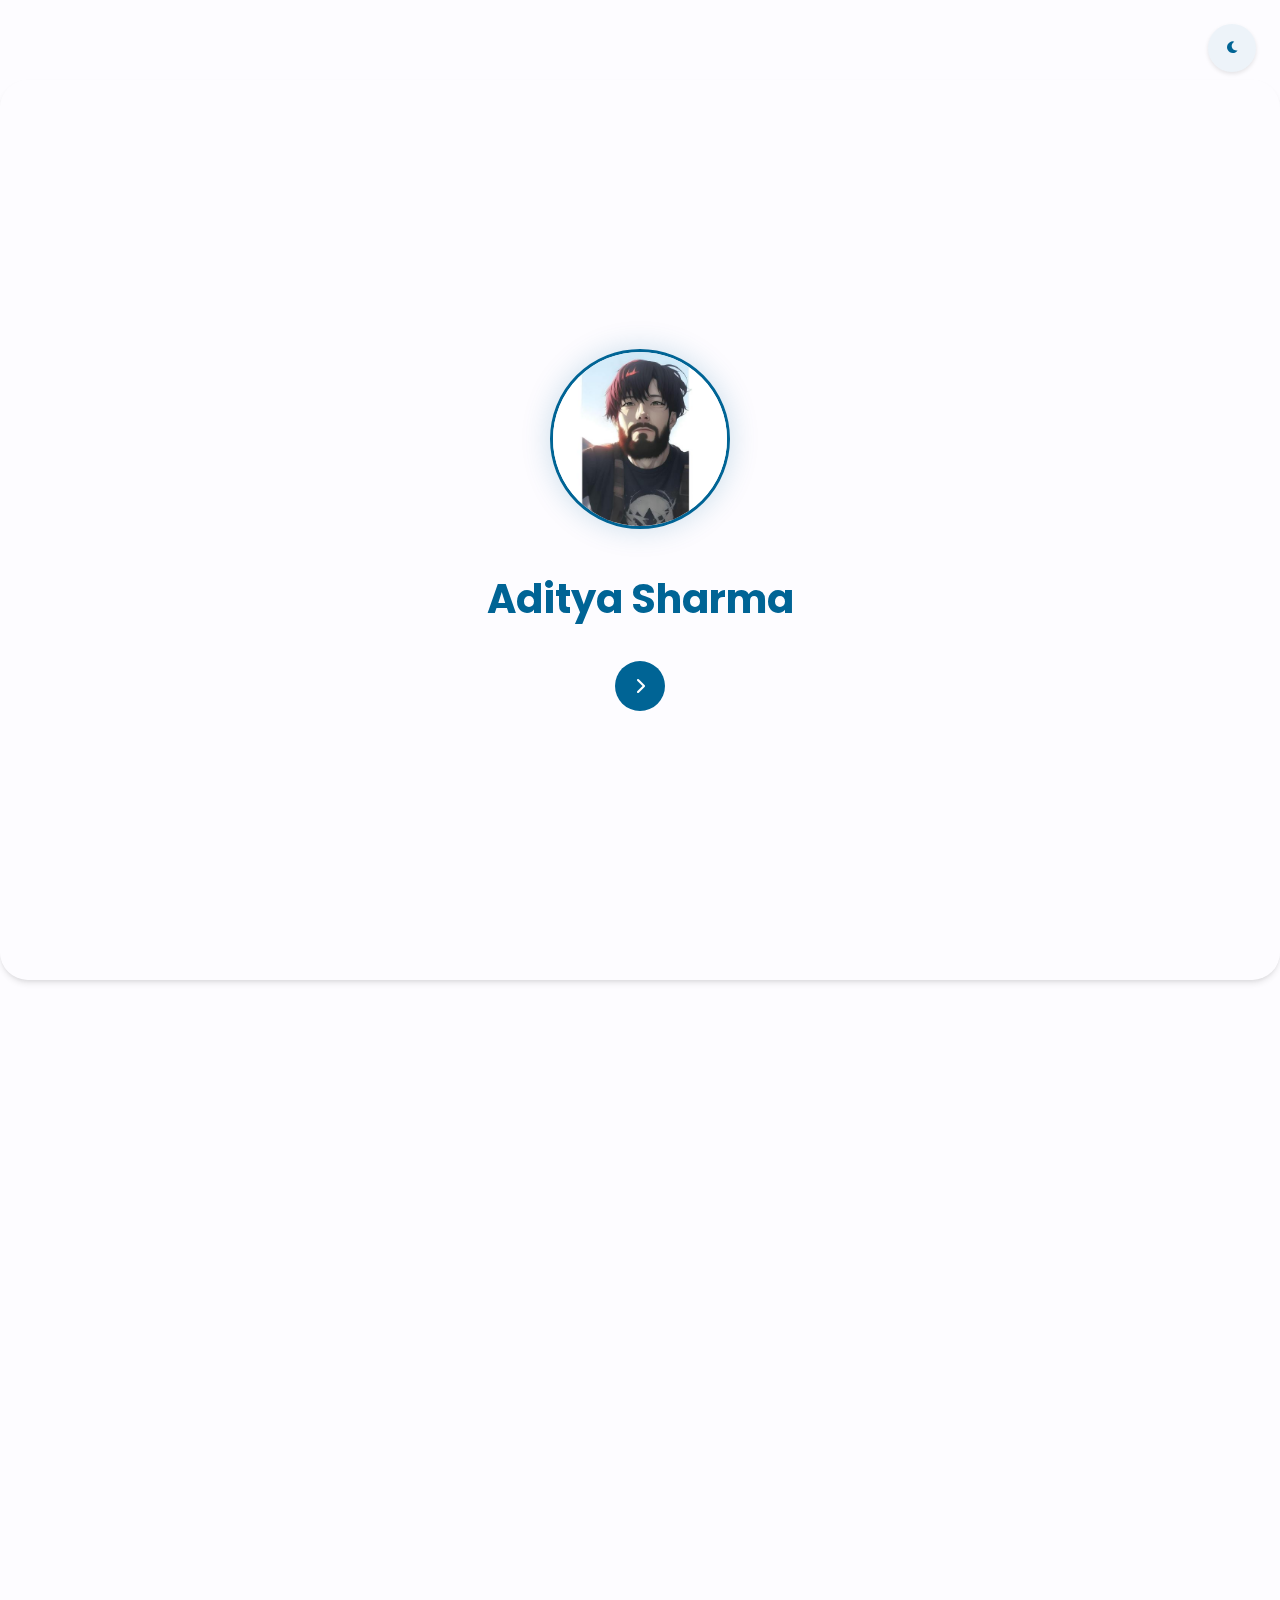
==== commit a9835ab9: "nice colors" ====
--- a/index.html
+++ b/index.html
@@ -342,26 +342,24 @@
         <section id="github-stats" class="github-stats">
             <div class="container">
                 <h2>GitHub Activity</h2>
-                <div class="stats-container">
+                <div class="stats-grid">
                     <!-- GitHub Stats Card -->
-                    <div class="github-card">
-                        <img src="https://github-readme-stats.vercel.app/api?username=imAdityaSharma&show_icons=true&theme=tokyonight&hide_border=true&include_all_commits=true&count_private=true" alt="GitHub Stats">
+                    <div class="github-card main-stats">
+                        <img src="https://github-readme-stats.vercel.app/api?username=imAdityaSharma&show_icons=true&theme=tokyonight&hide_border=true&include_all_commits=true&count_private=true&card_width=450&custom_title=GitHub Overview" alt="GitHub Stats">
                     </div>
                     
-                    <!-- Most Used Languages -->
-                    <div class="github-card">
-                        <img src="https://github-readme-stats.vercel.app/api/top-langs/?username=imAdityaSharma&layout=compact&theme=tokyonight&hide_border=true" alt="Most Used Languages">
-                    </div>
-                    
-                    <!-- GitHub Streak Stats -->
-                    <div class="github-card">
-                        <img src="https://github-readme-streak-stats.herokuapp.com/?user=imAdityaSharma&theme=tokyonight&hide_border=true" alt="GitHub Streak">
+                    <div class="stats-sub-grid">
+                        <!-- Most Used Languages -->
+                        <div class="github-card">
+                            <img src="https://github-readme-stats.vercel.app/api/top-langs/?username=imAdityaSharma&layout=compact&theme=tokyonight&hide_border=true&card_width=320" alt="Most Used Languages">
+                            <img src="https://github-readme-streak-stats.herokuapp.com/?user=imAdityaSharma&theme=tokyonight&hide_border=true&card_width=320" alt="GitHub Streak">
+                        </div>
                     </div>
                 </div>
                 
                 <!-- Snake Animation -->
                 <div class="snake-container">
-                    <img src="https://raw.githubusercontent.com/imAdityaSharma/imAdityaSharma/output/github-contribution-grid-snake-dark.svg" alt="Snake animation">
+                    <img src="https://raw.githubusercontent.com/imAdityaSharma/imAdityaSharma/output/snake.svg" alt="Snake animation">
                 </div>
             </div>
         </section>
@@ -373,7 +371,7 @@
               <a href="mailto:adityambha@outlook.com" class="contact-button">Outlook Email</a>
               <a href="https://www.linkedin.com/in/imadityasharma/"  class="contact-button" target="_blank">LinkedIn</a>
               <a href="https://github.com/imAdityaSharma"  class="contact-button" target="_blank">GitHub</a>
-              <a href="assets/RESUME__Adi.pdf" class="contact-button" download="Resume_Aditya_Sharma.pdf">
+              <a href="assets/ADITYA_SHARMA_CV.pdf" class="contact-button" download="Resume_Aditya_Sharma.pdf">
                 My Resume
               </a>
             </div>
--- a/styles.css
+++ b/styles.css
@@ -1,822 +1,843 @@
         /* Global Styles */
-* {
-    margin: 0;
-    padding: 0;
-    box-sizing: border-box;
-    font-family: 'Poppins', sans-serif;
-    transition: all 0.3s ease-in-out;
-}
-
-:root {
-    /* Material Design 3 colors */
-    --md-primary: #006495;
-    --md-primary-container: #cde5ff;
-    --md-on-primary: #ffffff;
-    --md-on-primary-container: #001e31;
-    --md-secondary: #50606f;
-    --md-secondary-container: #d3e5f5;
-    --md-on-secondary: #ffffff;
-    --md-on-secondary-container: #0c1d29;
-    --md-tertiary: #66587b;
-    --md-tertiary-container: #eddbff;
-    --md-surface: #fdfcff;
-    --md-surface-dim: #dae4eb;
-    --md-surface-container: #edf3f9;
-    --md-surface-bright: #fdfcff;
-    --md-surface-container-lowest: #ffffff;
-    --md-surface-container-low: #f3f7fc;
-    --md-surface-container-high: #e7eef5;
-    --md-surface-container-highest: #e1e9f0;
-    
-    /* Custom gradients */
-    --gradient-primary: linear-gradient(120deg, var(--md-primary), var(--md-tertiary));
-    --gradient-surface: linear-gradient(to bottom right, rgba(253, 252, 255, 0.05), rgba(218, 228, 235, 0.08));
-}
-
-html {
-    scroll-behavior: smooth;
-    overflow-x: hidden;
-    scroll-snap-type: y mandatory;
-}
-
-body {
-    margin: 0;
-    background: var(--md-surface);
-    color: var(--md-on-surface-container);
-    font-family: 'Poppins', sans-serif;
-    line-height: 1.6;
-    min-height: 100vh;
-    overflow-x: hidden;
-}
-
-/* Smooth scrolling container */
-body {
-    height: 100vh;
-    overflow-y: auto;
-    -webkit-overflow-scrolling: touch;
-}
-
-section {
-    scroll-snap-align: start;
-    scroll-margin-top: 2rem;
-}
-
-/* Modern sections with Material Design */
-section {
-    background: var(--gradient-surface);
-    backdrop-filter: blur(10px);
-    margin: 80px 0;
-    padding: 60px 40px;
-    position: relative;
-    overflow: hidden;
-    border-radius: 28px;
-    border: 1px solid rgba(255, 255, 255, 0.1);
-    box-shadow: 0 4px 6px -1px rgba(0, 0, 0, 0.1), 
-                0 2px 4px -1px rgba(0, 0, 0, 0.06);
-}
-
-/* Main content container */
-.main-content {
-    position: relative;
-    z-index: 1;
-    visibility: hidden;
-    opacity: 0;
-    transition: opacity 0.5s ease;
-}
-
-.main-content.visible {
-    visibility: visible;
-    opacity: 1;
-}
-
-/* Intro section */
-.intro {
-    position: fixed;
-    top: 0;
-    left: 0;
-    width: 100%;
-    height: 100vh;
-    display: flex;
-    align-items: center;
-    justify-content: center;
-    background: transparent;
-    z-index: 2;
-    transition: opacity 0.5s ease, visibility 0.5s ease;
-}
-
-.intro.hidden {
-    opacity: 0;
-    visibility: hidden;
-    pointer-events: none;
-}
-
-/* Update other sections to ensure they're above intro after scroll */
-#header, 
-#about,
-#skills,
-#experience,
-#projects,
-#education,
-#contact {
-    position: relative;
-    z-index: 20;
-    background: var(--md-surface);
-}
-
-#header {
-    margin-top: 100vh !important;
-}
-
-.intro-container {
-    position: relative;
-    width: 100%;
-    max-width: 1200px;
-    padding: 20px;
-    display: flex;
-    align-items: center;
-    justify-content: center;
-    z-index: 2;
-}
-
-.intro-content {
-    display: flex;
-    flex-direction: column;
-    align-items: center;
-    gap: 30px;
-    background: rgba(255, 255, 255, 0.03);
-    backdrop-filter: blur(10px);
-    padding: 40px;
-    border-radius: 28px;
-    border: 1px solid rgba(255, 255, 255, 0.1);
-}
-
-.intro-profile img {
-    width: 180px;
-    height: 180px;
-    border-radius: 50%;
-    object-fit: cover;
-    border: 3px solid var(--md-primary);
-    box-shadow: 0 0 30px rgba(0, 100, 149, 0.2);
-    transition: all 0.5s cubic-bezier(0.4, 0, 0.2, 1);
-}
-
-.intro-content h1 {
-    font-size: 2.5rem;
-    margin: 0;
-    color: var(--md-primary);
-}
-
-.scroll-button {
-    display: inline-flex;
-    align-items: center;
-    justify-content: center;
-    width: 50px;
-    height: 50px;
-    background: var(--md-primary);
-    color: var(--md-on-primary);
-    border-radius: 50%;
-    text-decoration: none;
-    transition: all 0.3s cubic-bezier(0.4, 0, 0.2, 1);
-}
-
-.scroll-button:hover {
-    transform: scale(1.1);
-    background: var(--md-primary-container);
-    color: var(--md-on-primary-container);
-}
-
-/* Header section styles */
-.header {
-    height: 100vh;
-    display: flex;
-    align-items: center;
-    justify-content: center;
-    text-align: center;
-    margin: 0 !important;
-    padding: 0 !important;
-}
-
-.header h1 {
-    font-size: 4rem;
-    margin-bottom: 20px;
-    color: var(--md-primary);
-}
-
-.typing-text {
-    font-size: 1.5rem;
-    margin: 0;
-    overflow: hidden;
-    white-space: nowrap;
-    border-right: 3px solid var(--md-primary);
-    animation: typing 3.5s steps(40, end), blink-caret 0.75s step-end infinite;
-}
-
-@keyframes typing {
-    from { width: 0 }
-    to { width: 100% }
-}
-
-@keyframes blink-caret {
-    from, to { border-color: transparent }
-    50% { border-color: var(--md-primary) }
-}
-
-/* Skills section */
-.skills-categories {
-    display: flex;
-    flex-direction: column;
-    gap: 3rem;
-}
-
-.skill-category h3 {
-    color: var(--md-primary);
-    margin-bottom: 1.5rem;
-    font-size: 1.5rem;
-}
-
-.skills-grid {
-    display: grid;
-    grid-template-columns: repeat(auto-fit, minmax(250px, 1fr));
-    gap: 1.5rem;
-}
-
-.skill-card {
-    background: var(--gradient-surface);
-    border-radius: 16px;
-    padding: 1.5rem;
-    text-align: center;
-    transition: all 0.3s ease;
-    border: 1px solid rgba(255, 255, 255, 0.1);
-}
-
-.skill-card:hover {
-    transform: translateY(-5px);
-    box-shadow: 0 10px 20px rgba(0, 0, 0, 0.1);
-}
-
-.skill-card i {
-    font-size: 2.5rem;
-    color: var(--md-primary);
-    margin-bottom: 1rem;
-}
-
-.skill-card h4 {
-    margin: 0.5rem 0;
-    color: var(--md-on-surface-container);
-}
-
-.skill-level {
-    font-size: 0.9rem;
-    color: var(--md-secondary);
-    margin-top: 0.5rem;
-}
-
-/* Projects section */
-.project-item {
-    background: var(--md-surface-container-low);
-    border-radius: 24px;
-    padding: 32px;
-    margin: 24px 0;
-    transition: all 0.3s cubic-bezier(0.4, 0, 0.2, 1);
-    border: 1px solid var(--md-surface-container-highest);
-}
-
-.project-item:hover {
-    transform: translateY(-5px);
-    background: var(--md-surface-container);
-    box-shadow: 0 20px 25px -5px rgba(0, 0, 0, 0.1),
-                0 10px 10px -5px rgba(0, 0, 0, 0.04);
-}
-
-/* Contact buttons */
-.contact-button {
-    display: inline-block;
-    padding: 16px 32px;
-    background: var(--md-primary);
-    color: var(--md-on-primary);
-    border-radius: 100px;
-    text-decoration: none;
-    margin: 8px;
-    transition: all 0.3s cubic-bezier(0.4, 0, 0.2, 1);
-    border: none;
-    font-weight: 500;
-    letter-spacing: 0.5px;
-}
-
-.contact-button:hover {
-    background: var(--md-primary-container);
-    color: var(--md-on-primary-container);
-    transform: translateY(-2px);
-    box-shadow: 0 4px 6px -1px rgba(0, 0, 0, 0.1),
-                0 2px 4px -1px rgba(0, 0, 0, 0.06);
-}
-
-/* Section headings */
-section h2 {
-    font-size: 2.5rem;
-    margin-bottom: 40px;
-    color: var(--md-primary);
-    font-weight: 600;
-    letter-spacing: -0.5px;
-}
-
-/* Dark mode toggle */
-.dark-mode-toggle {
-    position: fixed;
-    top: 24px;
-    right: 24px;
-    background: var(--md-surface-container);
-    border: none;
-    border-radius: 50%;
-    width: 48px;
-    height: 48px;
-    cursor: pointer;
-    z-index: 1000;
-    box-shadow: 0 2px 4px rgba(0, 0, 0, 0.1);
-    color: var(--md-primary);
-    transition: all 0.3s cubic-bezier(0.4, 0, 0.2, 1);
-}
-
-.dark-mode-toggle:hover {
-    background: var(--md-surface-container-high);
-    transform: scale(1.1);
-}
-
-/* GitHub stats cards */
-.github-stats img {
-    border-radius: 16px;
-    margin: 8px;
-    transition: all 0.3s cubic-bezier(0.4, 0, 0.2, 1);
-    background: var(--md-surface-container);
-}
-
-.github-stats img:hover {
-    transform: translateY(-4px);
-    box-shadow: 0 10px 15px -3px rgba(0, 0, 0, 0.1),
-                0 4px 6px -2px rgba(0, 0, 0, 0.05);
-}
-
-/* Dark mode styles */
-body.dark-mode {
-    /* Material Design 3 dark theme colors */
-    --md-primary: #95ccff;
-    --md-primary-container: #004a6f;
-    --md-on-primary: #003351;
-    --md-on-primary-container: #cde5ff;
-    --md-secondary: #b7c9d9;
-    --md-secondary-container: #394856;
-    --md-on-secondary: #22323f;
-    --md-on-secondary-container: #d3e5f5;
-    --md-tertiary: #d0bfe7;
-    --md-tertiary-container: #4d4162;
-    --md-surface: #1a1c1e;
-    --md-surface-dim: #101214;
-    --md-surface-container: #1e2022;
-    --md-surface-bright: #393a3c;
-    --md-surface-container-lowest: #0c0e0f;
-    --md-surface-container-low: #1a1c1e;
-    --md-surface-container-high: #292a2d;
-    --md-surface-container-highest: #343537;
-    --md-on-surface: #e3e2e6;
-    --md-on-surface-variant: #c3c7cf;
-    
-    /* Update gradient for dark mode */
-    --gradient-primary: linear-gradient(120deg, var(--md-primary-container), var(--md-tertiary-container));
-    --gradient-surface: linear-gradient(to bottom right, 
-        rgba(30, 32, 34, 0.95), 
-        rgba(41, 42, 45, 0.95));
-    
-    background: var(--md-surface);
-    color: var(--md-on-surface);
-}
-
-/* Dark mode specific adjustments */
-body.dark-mode .intro-content {
-    background: rgba(30, 32, 34, 0.8);
-    border: 1px solid rgba(255, 255, 255, 0.05);
-    box-shadow: 0 8px 32px rgba(0, 0, 0, 0.3);
-}
-
-body.dark-mode .skill {
-    background: var(--md-surface-container-low);
-    border: 1px solid var(--md-surface-container-highest);
-}
-
-body.dark-mode .skill:hover {
-    background: var(--md-surface-container-high);
-    box-shadow: 0 8px 32px rgba(0, 0, 0, 0.3);
-}
-
-body.dark-mode .project-item {
-    background: var(--md-surface-container-low);
-    border: 1px solid var(--md-surface-container-highest);
-}
-
-body.dark-mode .project-item:hover {
-    background: var(--md-surface-container-high);
-    box-shadow: 0 8px 32px rgba(0, 0, 0, 0.3);
-}
-
-body.dark-mode .experience-item {
-    background: var(--md-surface-container-low);
-    border: 1px solid var(--md-surface-container-highest);
-}
-
-body.dark-mode .experience-item:hover {
-    background: var(--md-surface-container-high);
-}
-
-body.dark-mode .contact-button {
-    background: var(--md-primary-container);
-    color: var(--md-on-primary-container);
-}
-
-body.dark-mode .contact-button:hover {
-    background: var(--md-primary);
-    color: var(--md-on-primary);
-    box-shadow: 0 8px 32px rgba(149, 204, 255, 0.2);
-}
-
-body.dark-mode .dark-mode-toggle {
-    background: var(--md-surface-container-highest);
-    color: var(--md-primary);
-}
-
-body.dark-mode .dark-mode-toggle:hover {
-    background: var(--md-surface-container-high);
-    color: var(--md-primary);
-}
-
-/* Update particles color for dark mode */
-body.dark-mode #bg-canvas {
-    opacity: 0.8;
-}
-
-/* Dark mode section headings */
-body.dark-mode section h2 {
-    color: var(--md-primary);
-    text-shadow: 0 0 20px rgba(149, 204, 255, 0.1);
-}
-
-/* Dark mode date tags */
-body.dark-mode .date {
-    background: var(--md-primary-container);
-    color: var(--md-on-primary-container);
-}
-
-/* Dark mode scrollbar */
-body.dark-mode::-webkit-scrollbar {
-    width: 10px;
-}
-
-body.dark-mode::-webkit-scrollbar-track {
-    background: var(--md-surface-container);
-}
-
-body.dark-mode::-webkit-scrollbar-thumb {
-    background: var(--md-primary-container);
-    border-radius: 5px;
-}
-
-body.dark-mode::-webkit-scrollbar-thumb:hover {
-    background: var(--md-primary);
-}
-
-/* Dark mode text highlights */
-body.dark-mode ::selection {
-    background: var(--md-primary-container);
-    color: var(--md-on-primary-container);
-}
-
-/* Responsive adjustments */
-@media (max-width: 768px) {
-    .intro-content {
-        padding: 30px;
-    }
-
-    .intro-profile img {
-        width: 150px;
-        height: 150px;
-    }
-
-    .intro-content h1 {
-        font-size: 2rem;
-    }
-
-    .header h1 {
-        font-size: 3rem;
-    }
-
-    .typing-text {
-        font-size: 1.2rem;
-    }
-
-    section {
-        padding: 32px 20px;
-        margin: 32px 0;
-        border-radius: 20px;
-    }
-}
-
-@media (max-width: 480px) {
-    .intro-content {
-        padding: 20px;
-    }
-
-    .intro-profile img {
-        width: 180px;
-        height: 180px;
-    }
-
-    .intro-content h1 {
-        font-size: 2rem;
-    }
-
-    .skill {
-        padding: 20px;
-    }
-
-    section h2 {
-        font-size: 2rem;
-    }
-
-    .contact-button {
-        padding: 12px 24px;
-    }
-}
-
-/* Animations */
-@keyframes fadeIn {
-    from {
-        opacity: 0;
-        transform: translateY(20px);
-    }
-    to {
-        opacity: 1;
-        transform: translateY(0);
-    }
-}
-
-section {
-    animation: fadeIn 0.6s ease-out forwards;
-}
-
-/* Smooth scrolling for Safari */
-@supports (-webkit-overflow-scrolling: touch) {
-    body {
-        -webkit-overflow-scrolling: touch;
-    }
-}
-
-/* Experience section styling */
-.experience-item {
-    margin-bottom: 40px;
-    padding: 30px;
-    background: var(--gradient-surface);
-    border-radius: 16px;
-    transition: transform 0.3s ease;
-}
-
-.experience-item:hover {
-    transform: translateY(-5px);
-}
-
-.experience-item h3 {
-    color: var(--md-primary);
-    margin-bottom: 10px;
-}
-
-.experience-item h4 {
-    color: var(--md-secondary);
-    margin-bottom: 15px;
-}
-
-.date {
-    display: inline-block;
-    padding: 5px 10px;
-    background: var(--md-primary-container);
-    color: var(--md-on-primary-container);
-    border-radius: 20px;
-    font-size: 0.9rem;
-    margin: 10px 0;
-}
-
-.experience-item ul {
-    margin: 15px 0;
-    padding-left: 20px;
-}
-
-.experience-item li {
-    margin-bottom: 8px;
-    line-height: 1.6;
-}
-
-/* Education section styling */
-.education-item {
-    padding: 30px;
-    background: var(--gradient-surface);
-    border-radius: 16px;
-    margin-bottom: 20px;
-}
-
-.education-item h3 {
-    color: var(--md-primary);
-    margin-bottom: 10px;
-}
-
-/* Add/update these styles */
-#bg-canvas {
-    position: fixed;
-    top: 0;
-    left: 0;
-    width: 100%;
-    height: 100%;
-    z-index: -1;
-    pointer-events: none;
-}
-
-/* Timeline Experience Styling */
-.timeline {
-    position: relative;
-    padding: 2rem 0;
-}
-
-.timeline::before {
-    content: '';
-    position: absolute;
-    left: 0;
-    top: 0;
-    height: 100%;
-    width: 2px;
-    background: var(--md-primary);
-}
-
-.timeline-item {
-    position: relative;
-    padding-left: 3rem;
-    margin-bottom: 3rem;
-}
-
-.timeline-dot {
-    position: absolute;
-    left: -6px;
-    top: 0;
-    width: 14px;
-    height: 14px;
-    border-radius: 50%;
-    background: var(--md-primary);
-    border: 2px solid var(--md-surface);
-}
-
-.timeline-content {
-    background: var(--gradient-surface);
-    border-radius: 16px;
-    padding: 1.5rem;
-    border: 1px solid rgba(255, 255, 255, 0.1);
-}
-
-.timeline-header {
-    display: flex;
-    justify-content: space-between;
-    align-items: center;
-    margin-bottom: 1rem;
-}
-
-/* Projects Section Styling */
-.projects-grid {
-    display: grid;
-    grid-template-columns: repeat(auto-fit, minmax(300px, 1fr));
-    gap: 2rem;
-}
-
-.project-card {
-    background: var(--gradient-surface);
-    border-radius: 16px;
-    padding: 2rem;
-    display: flex;
-    flex-direction: column;
-    justify-content: space-between;
-    border: 1px solid rgba(255, 255, 255, 0.1);
-    transition: all 0.3s ease;
-}
-
-.project-card:hover {
-    transform: translateY(-5px);
-    box-shadow: 0 10px 20px rgba(0, 0, 0, 0.1);
-}
-
-.project-tech {
-    display: flex;
-    gap: 0.5rem;
-    flex-wrap: wrap;
-    margin-top: 1rem;
-}
-
-.project-tech span {
-    background: var(--md-primary-container);
-    color: var(--md-on-primary-container);
-    padding: 0.25rem 0.75rem;
-    border-radius: 20px;
-    font-size: 0.9rem;
-}
-
-.project-links {
-    display: flex;
-    gap: 1rem;
-    margin-top: 1.5rem;
-}
-
-.project-link {
-    color: var(--md-primary);
-    font-size: 1.25rem;
-    transition: all 0.3s ease;
-}
-
-.project-link:hover {
-    color: var(--md-secondary);
-}
-
-/* Responsive Adjustments */
-@media (max-width: 768px) {
-    .timeline::before {
-        left: 15px;
-    }
-    
-    .timeline-item {
-        padding-left: 2.5rem;
-    }
-    
-    .timeline-dot {
-        left: 9px;
-    }
-    
-    .project-card {
-        padding: 1.5rem;
-    }
-}
-
-/* GitHub Stats Section */
-.github-stats {
-    padding: 4rem 0;
-}
-
-.stats-container {
-    display: grid;
-    grid-template-columns: repeat(auto-fit, minmax(300px, 1fr));
-    gap: 2rem;
-    margin-bottom: 3rem;
-}
-
-.github-card {
-    background: var(--gradient-surface);
-    border-radius: 16px;
-    padding: 1rem;
-    transition: all 0.3s ease;
-    border: 1px solid rgba(255, 255, 255, 0.1);
-    overflow: hidden;
-}
-
-.github-card:hover {
-    transform: translateY(-5px);
-    box-shadow: 0 10px 20px rgba(0, 0, 0, 0.2);
-}
-
-.github-card img {
-    width: 100%;
-    height: auto;
-    border-radius: 8px;
-}
-
-.snake-container {
-    background: var(--gradient-surface);
-    border-radius: 16px;
-    padding: 1.5rem;
-    margin-top: 2rem;
-    border: 1px solid rgba(255, 255, 255, 0.1);
-    overflow: hidden;
-}
-
-.snake-container img {
-    width: 100%;
-    height: auto;
-    filter: drop-shadow(0 0 10px rgba(0, 100, 149, 0.2));
-}
-
-/* Dark mode adjustments */
-body.dark-mode .github-card,
-body.dark-mode .snake-container {
-    background: var(--md-surface-container-low);
-    border-color: var(--md-surface-container-highest);
-}
-
-/* Responsive adjustments */
-@media (max-width: 768px) {
-    .stats-container {
-        grid-template-columns: 1fr;
-    }
-    
-    .github-card,
-    .snake-container {
-        padding: 0.75rem;
-    }
-}
+        * {
+            margin: 0;
+            padding: 0;
+            box-sizing: border-box;
+            font-family: 'Poppins', sans-serif;
+            transition: all 0.3s ease-in-out;
+        }
+        
+        :root {
+            /* Material Design 3 colors */
+            --md-primary: #006495;
+            --md-primary-container: #cde5ff;
+            --md-on-primary: #ffffff;
+            --md-on-primary-container: #001e31;
+            --md-secondary: #50606f;
+            --md-secondary-container: #d3e5f5;
+            --md-on-secondary: #ffffff;
+            --md-on-secondary-container: #0c1d29;
+            --md-tertiary: #66587b;
+            --md-tertiary-container: #eddbff;
+            --md-surface: #fdfcff;
+            --md-surface-dim: #dae4eb;
+            --md-surface-container: #edf3f9;
+            --md-surface-bright: #fdfcff;
+            --md-surface-container-lowest: #ffffff;
+            --md-surface-container-low: #f3f7fc;
+            --md-surface-container-high: #e7eef5;
+            --md-surface-container-highest: #e1e9f0;
+            
+            /* Custom gradients */
+            --gradient-primary: linear-gradient(120deg, var(--md-primary), var(--md-tertiary));
+            --gradient-surface: linear-gradient(to bottom right, rgba(253, 252, 255, 0.05), rgba(218, 228, 235, 0.08));
+            
+            /* Light Mode Colors */
+            --md-on-surface: #1a1a1a; /* Text color on surface */
+            --md-on-surface-container: #333333; /* Text color on surface container */
+        }
+        
+        html {
+            scroll-behavior: smooth;
+            overflow-x: hidden;
+            scroll-snap-type: y mandatory;
+        }
+        
+        body {
+            margin: 0;
+            background: var(--md-surface);
+            color: var(--md-on-surface-container);
+            font-family: 'Poppins', sans-serif;
+            line-height: 1.6;
+            min-height: 100vh;
+            overflow-x: hidden;
+        }
+        
+        /* Smooth scrolling container */
+        body {
+            height: 100vh;
+            overflow-y: auto;
+            -webkit-overflow-scrolling: touch;
+        }
+        
+        section {
+            scroll-snap-align: start;
+            scroll-margin-top: 2rem;
+        }
+        
+        /* Modern sections with Material Design */
+        section {
+            background: var(--gradient-surface);
+            backdrop-filter: blur(10px);
+            margin: 80px 0;
+            padding: 60px 40px;
+            position: relative;
+            overflow: hidden;
+            border-radius: 28px;
+            border: 1px solid rgba(255, 255, 255, 0.1);
+            box-shadow: 0 4px 6px -1px rgba(0, 0, 0, 0.1), 
+                        0 2px 4px -1px rgba(0, 0, 0, 0.06);
+        }
+        
+        /* Main content container */
+        .main-content {
+            position: relative;
+            z-index: 1;
+            visibility: hidden;
+            opacity: 0;
+            transition: opacity 0.5s ease;
+        }
+        
+        .main-content.visible {
+            visibility: visible;
+            opacity: 1;
+        }
+        
+        /* Intro section */
+        .intro {
+            position: fixed;
+            top: 0;
+            left: 0;
+            width: 100%;
+            height: 100vh;
+            display: flex;
+            align-items: center;
+            justify-content: center;
+            background: transparent;
+            z-index: 2;
+            transition: opacity 0.5s ease, visibility 0.5s ease;
+        }
+        
+        .intro.hidden {
+            opacity: 0;
+            visibility: hidden;
+            pointer-events: none;
+        }
+        
+        /* Update other sections to ensure they're above intro after scroll */
+        #header, 
+        #about,
+        #skills,
+        #experience,
+        #projects,
+        #education,
+        #contact {
+            position: relative;
+            z-index: 20;
+            background: var(--md-surface);
+        }
+        
+        #header {
+            margin-top: 100vh !important;
+        }
+        
+        .intro-container {
+            position: relative;
+            width: 100%;
+            max-width: 1200px;
+            padding: 20px;
+            display: flex;
+            align-items: center;
+            justify-content: center;
+            z-index: 2;
+        }
+        
+        .intro-content {
+            display: flex;
+            flex-direction: column;
+            align-items: center;
+            gap: 30px;
+            background: rgba(255, 255, 255, 0.03);
+            backdrop-filter: blur(10px);
+            padding: 40px;
+            border-radius: 28px;
+            border: 1px solid rgba(255, 255, 255, 0.1);
+        }
+        
+        .intro-profile img {
+            width: 180px;
+            height: 180px;
+            border-radius: 50%;
+            object-fit: cover;
+            border: 3px solid var(--md-primary);
+            box-shadow: 0 0 30px rgba(0, 100, 149, 0.2);
+            transition: all 0.5s cubic-bezier(0.4, 0, 0.2, 1);
+        }
+        
+        .intro-content h1 {
+            font-size: 2.5rem;
+            margin: 0;
+            color: var(--md-primary);
+        }
+        
+        .scroll-button {
+            display: inline-flex;
+            align-items: center;
+            justify-content: center;
+            width: 50px;
+            height: 50px;
+            background: var(--md-primary);
+            color: var(--md-on-primary);
+            border-radius: 50%;
+            text-decoration: none;
+            transition: all 0.3s cubic-bezier(0.4, 0, 0.2, 1);
+        }
+        
+        .scroll-button:hover {
+            transform: scale(1.1);
+            background: var(--md-primary-container);
+            color: var(--md-on-primary-container);
+        }
+        
+        /* Header section styles */
+        .header {
+            height: 100vh;
+            display: flex;
+            align-items: center;
+            justify-content: center;
+            text-align: center;
+            margin: 0 !important;
+            padding: 0 !important;
+        }
+        
+        .header h1 {
+            font-size: 4rem;
+            margin-bottom: 20px;
+            color: var(--md-primary);
+        }
+        
+        .typing-text {
+            font-size: 1.5rem;
+            margin: 0;
+            overflow: hidden;
+            white-space: nowrap;
+            border-right: 3px solid var(--md-primary);
+            animation: typing 3.5s steps(40, end), blink-caret 0.75s step-end infinite;
+        }
+        
+        @keyframes typing {
+            from { width: 0 }
+            to { width: 100% }
+        }
+        
+        @keyframes blink-caret {
+            from, to { border-color: transparent }
+            50% { border-color: var(--md-primary) }
+        }
+        
+        /* Skills section */
+        .skills-categories {
+            display: flex;
+            flex-direction: column;
+            gap: 3rem;
+        }
+        
+        .skill-category h3 {
+            color: var(--md-primary);
+            margin-bottom: 1.5rem;
+            font-size: 1.5rem;
+        }
+        
+        .skills-grid {
+            display: grid;
+            grid-template-columns: repeat(auto-fit, minmax(250px, 1fr));
+            gap: 1.5rem;
+        }
+        
+        .skill-card {
+            background: var(--gradient-surface);
+            border-radius: 16px;
+            padding: 1.5rem;
+            text-align: center;
+            transition: all 0.3s ease;
+            border: 1px solid rgba(255, 255, 255, 0.1);
+        }
+        
+        .skill-card:hover {
+            transform: translateY(-5px);
+            box-shadow: 0 10px 20px rgba(0, 0, 0, 0.1);
+        }
+        
+        .skill-card i {
+            font-size: 2.5rem;
+            color: var(--md-primary);
+            margin-bottom: 1rem;
+        }
+        
+        .skill-card h4 {
+            margin: 0.5rem 0;
+            color: var(--md-on-surface-container);
+        }
+        
+        .skill-level {
+            font-size: 0.9rem;
+            color: var(--md-secondary);
+            margin-top: 0.5rem;
+        }
+        
+        /* Projects section */
+        .project-item {
+            background: var(--md-surface-container-low);
+            border-radius: 24px;
+            padding: 32px;
+            margin: 24px 0;
+            transition: all 0.3s cubic-bezier(0.4, 0, 0.2, 1);
+            border: 1px solid var(--md-surface-container-highest);
+        }
+        
+        .project-item:hover {
+            transform: translateY(-5px);
+            background: var(--md-surface-container);
+            box-shadow: 0 20px 25px -5px rgba(0, 0, 0, 0.1),
+                        0 10px 10px -5px rgba(0, 0, 0, 0.04);
+        }
+        
+        /* Contact buttons */
+        .contact-button {
+            display: inline-block;
+            padding: 16px 32px;
+            background: var(--md-primary);
+            color: var(--md-on-primary);
+            border-radius: 100px;
+            text-decoration: none;
+            margin: 8px;
+            transition: all 0.3s cubic-bezier(0.4, 0, 0.2, 1);
+            border: none;
+            font-weight: 500;
+            letter-spacing: 0.5px;
+        }
+        
+        .contact-button:hover {
+            background: var(--md-primary-container);
+            color: var(--md-on-primary-container);
+            transform: translateY(-2px);
+            box-shadow: 0 4px 6px -1px rgba(0, 0, 0, 0.1),
+                        0 2px 4px -1px rgba(0, 0, 0, 0.06);
+        }
+        
+        /* Section headings */
+        section h2 {
+            font-size: 2.5rem;
+            margin-bottom: 40px;
+            color: var(--md-primary);
+            font-weight: 600;
+            letter-spacing: -0.5px;
+        }
+        
+        /* Dark mode toggle */
+        .dark-mode-toggle {
+            position: fixed;
+            top: 24px;
+            right: 24px;
+            background: var(--md-surface-container);
+            border: none;
+            border-radius: 50%;
+            width: 48px;
+            height: 48px;
+            cursor: pointer;
+            z-index: 1000;
+            box-shadow: 0 2px 4px rgba(0, 0, 0, 0.1);
+            color: var(--md-primary);
+            transition: all 0.3s cubic-bezier(0.4, 0, 0.2, 1);
+        }
+        
+        .dark-mode-toggle:hover {
+            background: var(--md-surface-container-high);
+            transform: scale(1.1);
+        }
+        
+        /* GitHub stats cards */
+        .github-stats img {
+            border-radius: 16px;
+            margin: 8px;
+            transition: all 0.3s cubic-bezier(0.4, 0, 0.2, 1);
+            background: var(--md-surface-container);
+        }
+        
+        .github-stats img:hover {
+            transform: translateY(-4px);
+            box-shadow: 0 10px 15px -3px rgba(0, 0, 0, 0.1),
+                        0 4px 6px -2px rgba(0, 0, 0, 0.05);
+        }
+        
+        /* Dark mode styles */
+        body.dark-mode {
+            /* Material Design 3 dark theme colors */
+            --md-primary: #95ccff;
+            --md-primary-container: #004a6f;
+            --md-on-primary: #ffffff;
+            --md-on-primary-container: #cde5ff;
+            --md-secondary: #b7c9d9;
+            --md-secondary-container: #394856;
+            --md-on-secondary: #ffffff;
+            --md-on-secondary-container: #d3e5f5;
+            --md-tertiary: #d0bfe7;
+            --md-tertiary-container: #4d4162;
+            --md-surface: #1a1c1e;
+            --md-surface-dim: #101214;
+            --md-surface-container: #1e2022;
+            --md-surface-bright: #393a3c;
+            --md-surface-container-lowest: #0c0e0f;
+            --md-surface-container-low: #1a1c1e;
+            --md-surface-container-high: #292a2d;
+            --md-surface-container-highest: #343537;
+            --md-on-surface: #e3e2e6;
+            --md-on-surface-variant: #c3c7cf;
+            
+            /* Update gradient for dark mode */
+            --gradient-primary: linear-gradient(120deg, var(--md-primary-container), var(--md-tertiary-container));
+            --gradient-surface: linear-gradient(to bottom right, 
+                rgba(30, 32, 34, 0.95), 
+                rgba(41, 42, 45, 0.95));
+            
+            background: var(--md-surface);
+            color: var(--md-on-surface);
+            
+            /* Dark Mode Colors */
+            --md-on-surface: #e3e2e6; /* Text color on surface */
+            --md-on-surface-container: #c3c7cf; /* Text color on surface container */
+        }
+        
+        /* Dark mode specific adjustments */
+        body.dark-mode .intro-content {
+            background: rgba(30, 32, 34, 0.8);
+            border: 1px solid rgba(255, 255, 255, 0.05);
+            box-shadow: 0 8px 32px rgba(0, 0, 0, 0.3);
+        }
+        
+        body.dark-mode .skill {
+            background: var(--md-surface-container-low);
+            border: 1px solid var(--md-surface-container-highest);
+        }
+        
+        body.dark-mode .skill:hover {
+            background: var(--md-surface-container-high);
+            box-shadow: 0 8px 32px rgba(0, 0, 0, 0.3);
+        }
+        
+        body.dark-mode .project-item {
+            background: var(--md-surface-container-low);
+            border: 1px solid var(--md-surface-container-highest);
+        }
+        
+        body.dark-mode .project-item:hover {
+            background: var(--md-surface-container-high);
+            box-shadow: 0 8px 32px rgba(0, 0, 0, 0.3);
+        }
+        
+        body.dark-mode .experience-item {
+            background: var(--md-surface-container-low);
+            border: 1px solid var(--md-surface-container-highest);
+        }
+        
+        body.dark-mode .experience-item:hover {
+            background: var(--md-surface-container-high);
+        }
+        
+        body.dark-mode .contact-button {
+            background: var(--md-primary-container);
+            color: var(--md-on-primary-container);
+        }
+        
+        body.dark-mode .contact-button:hover {
+            background: var(--md-primary);
+            color: var(--md-on-primary);
+            box-shadow: 0 8px 32px rgba(149, 204, 255, 0.2);
+        }
+        
+        body.dark-mode .dark-mode-toggle {
+            background: var(--md-surface-container-highest);
+            color: var(--md-primary);
+        }
+        
+        body.dark-mode .dark-mode-toggle:hover {
+            background: var(--md-surface-container-high);
+            color: var(--md-primary);
+        }
+        
+        /* Update particles color for dark mode */
+        body.dark-mode #bg-canvas {
+            opacity: 0.8;
+        }
+        
+        /* Dark mode section headings */
+        body.dark-mode section h2 {
+            color: var(--md-primary);
+            text-shadow: 0 0 20px rgba(149, 204, 255, 0.1);
+        }
+        
+        /* Dark mode date tags */
+        body.dark-mode .date {
+            background: var(--md-primary-container);
+            color: var(--md-on-primary-container);
+        }
+        
+        /* Dark mode scrollbar */
+        body.dark-mode::-webkit-scrollbar {
+            width: 10px;
+        }
+        
+        body.dark-mode::-webkit-scrollbar-track {
+            background: var(--md-surface-container);
+        }
+        
+        body.dark-mode::-webkit-scrollbar-thumb {
+            background: var(--md-primary-container);
+            border-radius: 5px;
+        }
+        
+        body.dark-mode::-webkit-scrollbar-thumb:hover {
+            background: var(--md-primary);
+        }
+        
+        /* Dark mode text highlights */
+        body.dark-mode ::selection {
+            background: var(--md-primary-container);
+            color: var(--md-on-primary-container);
+        }
+        
+        /* Responsive adjustments */
+        @media (max-width: 768px) {
+            .intro-content {
+                padding: 30px;
+            }
+        
+            .intro-profile img {
+                width: 150px;
+                height: 150px;
+            }
+        
+            .intro-content h1 {
+                font-size: 2rem;
+            }
+        
+            .header h1 {
+                font-size: 3rem;
+            }
+        
+            .typing-text {
+                font-size: 1.2rem;
+            }
+        
+            section {
+                padding: 32px 20px;
+                margin: 32px 0;
+                border-radius: 20px;
+            }
+        }
+        
+        @media (max-width: 480px) {
+            .intro-content {
+                padding: 20px;
+            }
+        
+            .intro-profile img {
+                width: 180px;
+                height: 180px;
+            }
+        
+            .intro-content h1 {
+                font-size: 2rem;
+            }
+        
+            .skill {
+                padding: 20px;
+            }
+        
+            section h2 {
+                font-size: 2rem;
+            }
+        
+            .contact-button {
+                padding: 12px 24px;
+            }
+        }
+        
+        /* Animations */
+        @keyframes fadeIn {
+            from {
+                opacity: 0;
+                transform: translateY(20px);
+            }
+            to {
+                opacity: 1;
+                transform: translateY(0);
+            }
+        }
+        
+        section {
+            animation: fadeIn 0.6s ease-out forwards;
+        }
+        
+        /* Smooth scrolling for Safari */
+        @supports (-webkit-overflow-scrolling: touch) {
+            body {
+                -webkit-overflow-scrolling: touch;
+            }
+        }
+        
+        /* Experience section styling */
+        .experience-item {
+            margin-bottom: 40px;
+            padding: 30px;
+            background: var(--gradient-surface);
+            border-radius: 16px;
+            transition: transform 0.3s ease;
+        }
+        
+        .experience-item:hover {
+            transform: translateY(-5px);
+        }
+        
+        .experience-item h3 {
+            color: var(--md-on-surface-container);
+            margin-bottom: 10px;
+        }
+        
+        .experience-item h4 {
+            color: var(--md-secondary);
+            margin-bottom: 15px;
+        }
+        
+        .date {
+            display: inline-block;
+            padding: 5px 10px;
+            background: var(--md-primary-container);
+            color: var(--md-on-primary-container);
+            border-radius: 20px;
+            font-size: 0.9rem;
+            margin: 10px 0;
+        }
+        
+        .experience-item ul {
+            margin: 15px 0;
+            padding-left: 20px;
+        }
+        
+        .experience-item li {
+            margin-bottom: 8px;
+            line-height: 1.6;
+        }
+        
+        /* Education section styling */
+        .education-item {
+            padding: 30px;
+            background: var(--gradient-surface);
+            border-radius: 16px;
+            margin-bottom: 20px;
+        }
+        
+        .education-item h3 {
+            color: var(--md-primary);
+            margin-bottom: 10px;
+        }
+        
+        /* Add/update these styles */
+        #bg-canvas {
+            position: fixed;
+            top: 0;
+            left: 0;
+            width: 100%;
+            height: 100%;
+            z-index: -1;
+            pointer-events: none;
+        }
+        
+        /* Timeline Experience Styling */
+        .timeline {
+            position: relative;
+            padding: 2rem 0;
+        }
+        
+        .timeline::before {
+            content: '';
+            position: absolute;
+            left: 0;
+            top: 0;
+            height: 100%;
+            width: 2px;
+            background: var(--md-primary);
+        }
+        
+        .timeline-item {
+            position: relative;
+            padding-left: 3rem;
+            margin-bottom: 3rem;
+        }
+        
+        .timeline-dot {
+            position: absolute;
+            left: -6px;
+            top: 0;
+            width: 14px;
+            height: 14px;
+            border-radius: 50%;
+            background: var(--md-primary);
+            border: 2px solid var(--md-surface);
+        }
+        
+        .timeline-content {
+            background: var(--gradient-surface);
+            border-radius: 16px;
+            padding: 1.5rem;
+            border: 1px solid rgba(255, 255, 255, 0.1);
+        }
+        
+        .timeline-header {
+            display: flex;
+            justify-content: space-between;
+            align-items: center;
+            margin-bottom: 1rem;
+        }
+        
+        /* Projects Section Styling */
+        .projects-grid {
+            display: grid;
+            grid-template-columns: repeat(auto-fit, minmax(300px, 1fr));
+            gap: 2rem;
+        }
+        
+        .project-card {
+            background: var(--gradient-surface);
+            border-radius: 16px;
+            padding: 2rem;
+            display: flex;
+            flex-direction: column;
+            justify-content: space-between;
+            border: 1px solid rgba(255, 255, 255, 0.1);
+            transition: all 0.3s ease;
+        }
+        
+        .project-card:hover {
+            transform: translateY(-5px);
+            box-shadow: 0 10px 20px rgba(0, 0, 0, 0.1);
+        }
+        
+        .project-tech {
+            display: flex;
+            gap: 0.5rem;
+            flex-wrap: wrap;
+            margin-top: 1rem;
+        }
+        
+        .project-tech span {
+            background: var(--md-primary-container);
+            color: var(--md-on-primary-container);
+            padding: 0.25rem 0.75rem;
+            border-radius: 20px;
+            font-size: 0.9rem;
+        }
+        
+        .project-links {
+            display: flex;
+            gap: 1rem;
+            margin-top: 1.5rem;
+        }
+        
+        .project-link {
+            color: var(--md-primary);
+            font-size: 1.25rem;
+            transition: all 0.3s ease;
+        }
+        
+        .project-link:hover {
+            color: var(--md-secondary);
+        }
+        
+        /* Responsive Adjustments */
+        @media (max-width: 768px) {
+            .timeline::before {
+                left: 15px;
+            }
+            
+            .timeline-item {
+                padding-left: 2.5rem;
+            }
+            
+            .timeline-dot {
+                left: 9px;
+            }
+            
+            .project-card {
+                padding: 1.5rem;
+            }
+        }
+        
+        /* GitHub Stats Section */
+        .github-stats {
+            padding: 2rem 0;
+        }
+        
+        .stats-grid {
+            display: flex;
+            flex-wrap: wrap;
+            gap: 1.5rem;
+            margin-bottom: 2rem;
+        }
+        
+        .stats-sub-grid {
+            display: flex;
+            flex-wrap: wrap;
+            gap: 1.5rem;
+        }
+        
+        .github-card {
+            flex: 1;
+            min-width: 280px;
+            max-width: 40%;
+            height: auto;
+            background: var(--gradient-surface);
+            border-radius: 12px;
+            padding: 0.75rem;
+            transition: all 0.3s ease;
+            border: 1px solid rgba(255, 255, 255, 0.1);
+            overflow: hidden;
+            display: flex;
+            flex-direction: column;
+            justify-content: space-between;
+        }
+        
+        .github-card:hover {
+            transform: translateY(-3px);
+            box-shadow: 0 8px 16px rgba(0, 0, 0, 0.1);
+        }
+        
+        .github-card img {
+            width: 100%;
+            height: auto;
+            border-radius: 6px;
+            display: block;
+        }
+        
+        .snake-container {
+            background: var(--gradient-surface);
+            border-radius: 12px;
+            padding: 1rem;
+            margin-top: 1.5rem;
+            border: 1px solid rgba(255, 255, 255, 0.1);
+            overflow: hidden;
+        }
+        
+        .snake-container img {
+            width: 100%;
+            height: auto;
+            filter: drop-shadow(0 0 8px rgba(0, 100, 149, 0.15));
+        }
+        
+        /* Dark mode adjustments */
+        body.dark-mode .github-card,
+        body.dark-mode .snake-container {
+            background: var(--md-surface-container-low);
+            border-color: var(--md-surface-container-highest);
+        }
+        
+        /* Responsive adjustments */
+        @media (max-width: 768px) {
+            .stats-grid {
+                flex-direction: column;
+            }
+            
+            .stats-sub-grid {
+                flex-direction: column;
+            }
+        }